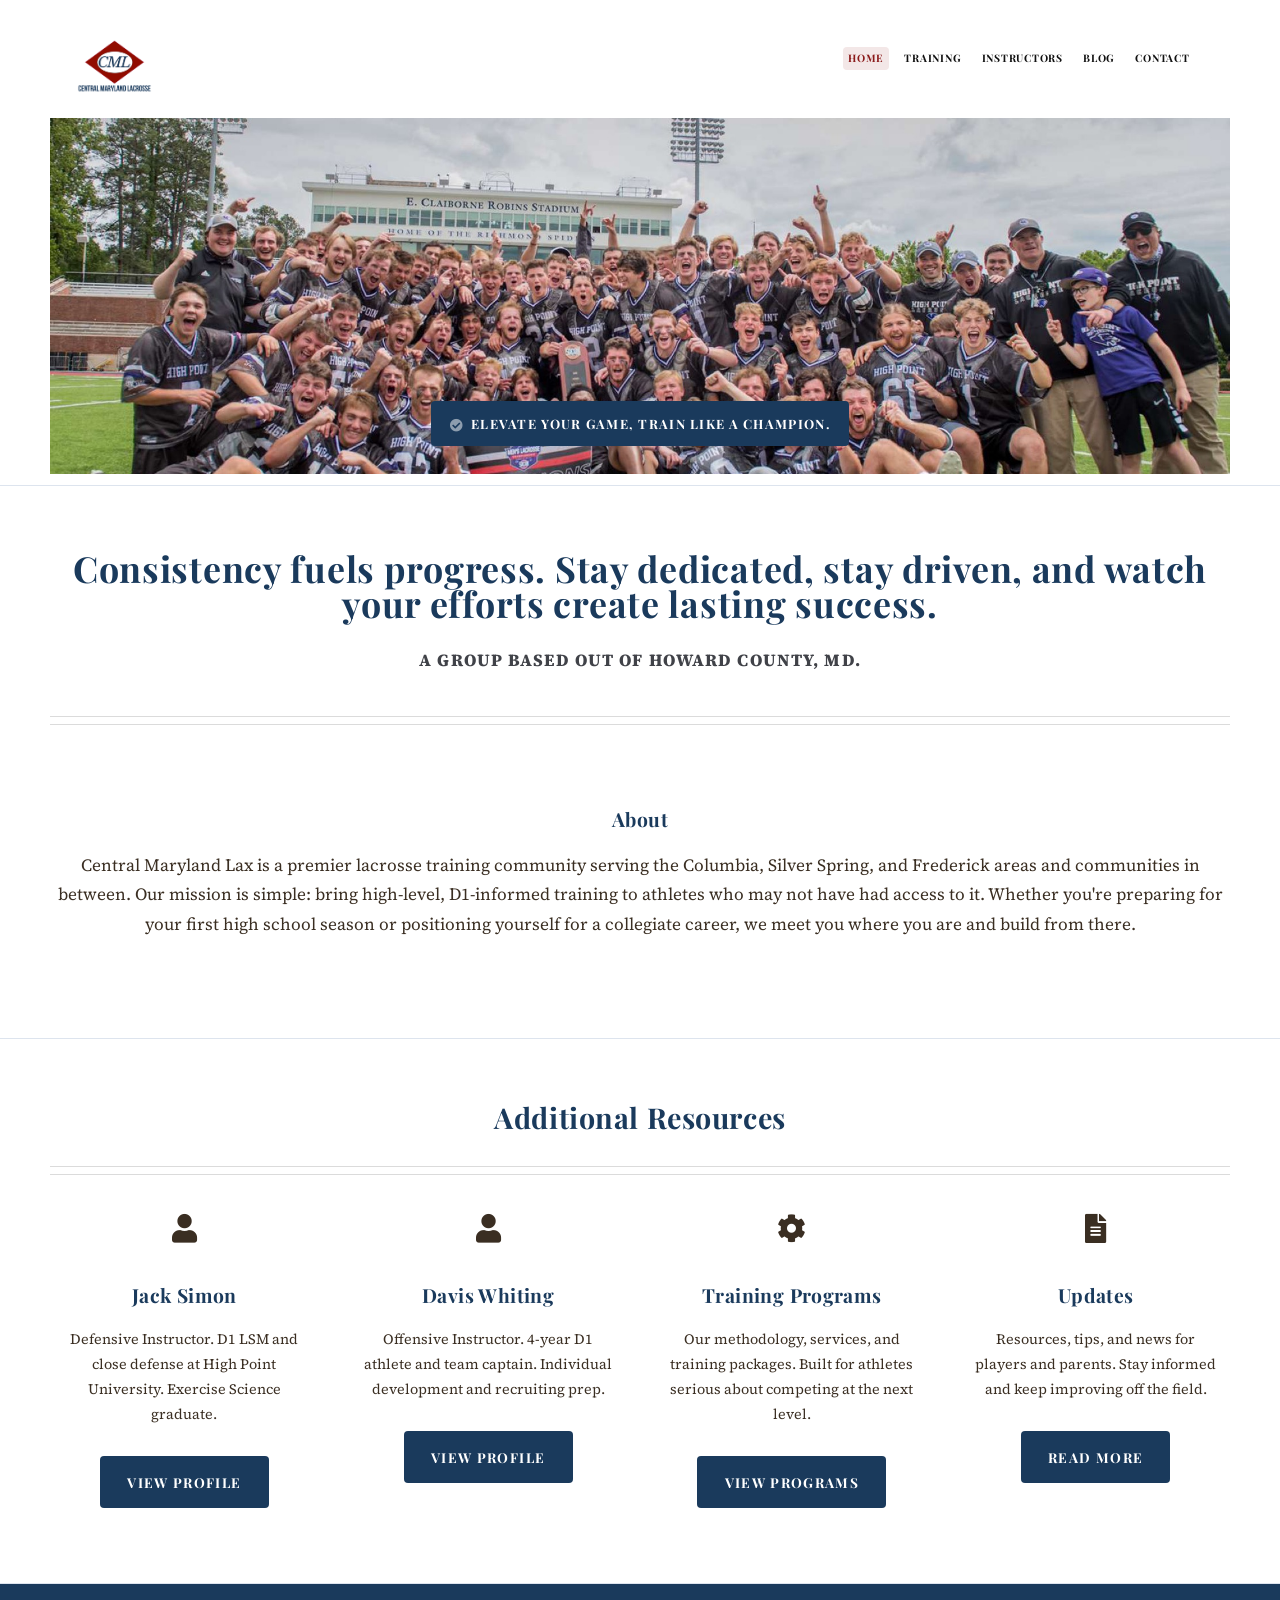
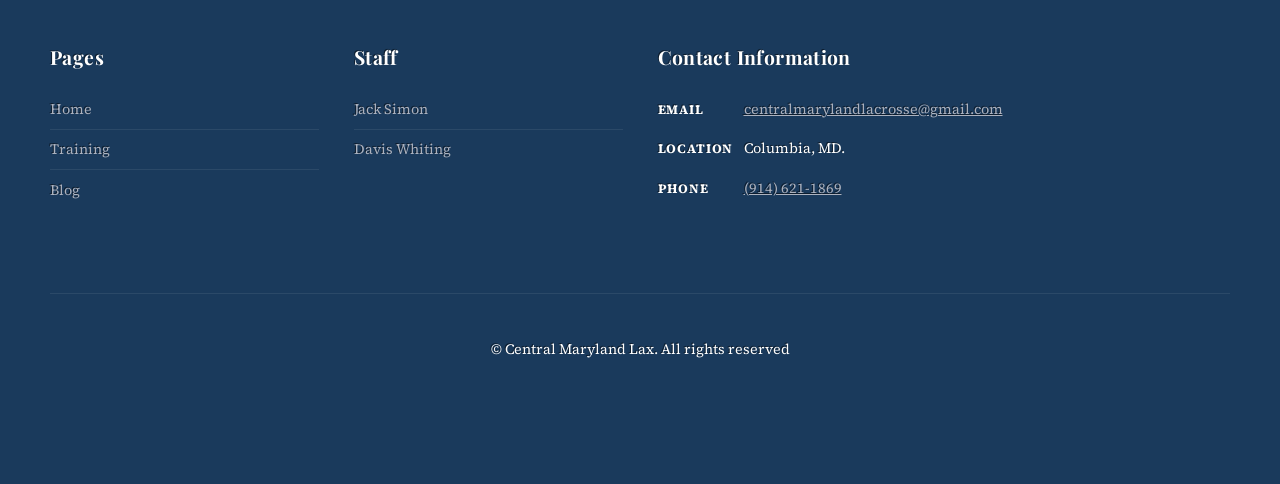
==== index.html @ 79862850 "Remove schedule/locations/photo row; navy Howard County text" ====
<!DOCTYPE HTML>
<!--
	ZeroFour by HTML5 UP
	html5up.net | @ajlkn
	Free for personal and commercial use under the CCA 3.0 license (html5up.net/license)
-->
<html>
	<head>
		<link rel="icon" href="images/mike.ico">
		<title>Central Maryland Lax</title>
		<meta charset="utf-8" />
		<meta name="viewport" content="width=device-width, initial-scale=1, user-scalable=no" />
		<link rel="stylesheet" href="assets/css/main.css" />
	</head>
	<body class="homepage is-preload">
		<div id="page-wrapper">

			<!-- Header -->
				<div id="header-wrapper">
					<div class="container">

						<!-- Header -->
							<header id="header">
								<div class="inner">

									<!-- Logo -->
										<h1><a href="index.html"><img src="images/maison.png" id="logo-img" alt="Central Maryland Lax" /></a></h1>

									<!-- Nav -->
										<nav id="nav">
											<ul>
												<li class="current_page_item"><a href="index.html">Home</a></li>
												<li><a href="train.html">Training</a></li>
												<li><a href="">Instructors</a>
												<ul>
													<li><a href="jack.html">Jack Simon</a></li>
													<li><a href="mike.html">Davis Whiting</a></li>
												</li>
												</ul>
												<li><a href="blog.html">Blog</a></li>
												<li><a href="contact.html">Contact</a></li>
											</ul>
										</nav>

								</div>
							</header>

						<!-- Banner -->
							<div id="banner">
								<br /><br /><br /><br /><br /><br /><br /><br /><br />
								<a href="mailto:centralmarylandlacrosse@gmail.com" class="button large icon solid fa-check-circle">Elevate your game, train like a champion.</a>
							</div>

					</div>
				</div>

			<!-- Main Wrapper -->
			<div id="main-wrapper">

				<!-- Intro + Schedule + Locations -->
				<div class="wrapper style1">
					<div class="inner">
						<section class="container box feature1">

							<!-- Headline -->
							<div class="row">
								<div class="col-12">
									<header class="first major">
										<h2>Consistency fuels progress. Stay dedicated, stay driven, and watch your efforts create lasting success.</h2>
										<p style="color:#1a3a5c;"><strong>A group based out of Howard County, MD.</strong></p>
									</header>
								</div>
							</div>

							<!-- About -->
							<div class="row">
								<div class="col-12">
									<h3>About</h3>
									<p style="font-size: 1.2em; line-height: 1.7;">Central Maryland Lax is a premier lacrosse training community serving the Columbia, Silver Spring, and Frederick areas and communities in between. Our mission is simple: bring high-level, D1-informed training to athletes who may not have had access to it. Whether you're preparing for your first high school season or positioning yourself for a collegiate career, we meet you where you are and build from there.</p>
								</div>
							</div>

							</section>
					</div>
				</div>

							<!-- Additional Resources -->
				<div class="wrapper style3">
					<div class="inner">
						<div class="container">
							<div class="row">
								<div class="col-12">
									<header class="major" style="text-align:center; margin-bottom:30px;">
										<h2>Additional Resources</h2>
									</header>
								</div>
							</div>
							<div class="row">

								<!-- Jack Simon -->
								<div class="col-3 col-6-medium col-12-small">
									<section style="text-align:center; padding: 10px;">
										<span class="icon solid fa-user" style="font-size:2em; display:block; margin-bottom:10px;"></span>
										<h3><a href="jack.html">Jack Simon</a></h3>
										<p>Defensive Instructor. D1 LSM and close defense at High Point University. Exercise Science graduate.</p>
										<a href="jack.html" class="button alt small">View Profile</a>
									</section>
								</div>

								<!-- Davis Whiting -->
								<div class="col-3 col-6-medium col-12-small">
									<section style="text-align:center; padding: 10px;">
										<span class="icon solid fa-user" style="font-size:2em; display:block; margin-bottom:10px;"></span>
										<h3><a href="mike.html">Davis Whiting</a></h3>
										<p>Offensive Instructor. 4-year D1 athlete and team captain. Individual development and recruiting prep.</p>
										<a href="mike.html" class="button alt small">View Profile</a>
									</section>
								</div>

								<!-- Training Programs -->
								<div class="col-3 col-6-medium col-12-small">
									<section style="text-align:center; padding: 10px;">
										<span class="icon solid fa-cog" style="font-size:2em; display:block; margin-bottom:10px;"></span>
										<h3><a href="train.html">Training Programs</a></h3>
										<p>Our methodology, services, and training packages. Built for athletes serious about competing at the next level.</p>
										<a href="train.html" class="button alt small">View Programs</a>
									</section>
								</div>

								<!-- Blog / Updates -->
								<div class="col-3 col-6-medium col-12-small">
									<section style="text-align:center; padding: 10px;">
										<span class="icon solid fa-file-alt" style="font-size:2em; display:block; margin-bottom:10px;"></span>
										<h3><a href="blog.html">Updates</a></h3>
										<p>Resources, tips, and news for players and parents. Stay informed and keep improving off the field.</p>
										<a href="blog.html" class="button alt small">Read More</a>
									</section>
								</div>

							</div>
						</div>
					</div>
				</div>

			</div>

			<!-- Footer Wrapper -->
				<div id="footer-wrapper">
					<footer id="footer" class="container">
						<div class="row">
							<div class="col-3 col-6-medium col-12-small">
								<section>
									<h2>Pages</h2>
									<ul class="divided">
										<li><a href="index.html">Home</a></li>
										<li><a href="train.html">Training</a></li>
										<li><a href="blog.html">Blog</a></li>
									</ul>
								</section>
							</div>
							<div class="col-3 col-6-medium col-12-small">
								<section>
									<h2>Staff</h2>
									<ul class="divided">
										<li><a href="jack.html">Jack Simon</a></li>
										<li><a href="mike.html">Davis Whiting</a></li>
									</ul>
								</section>
							</div>
							<div class="col-6 col-12-medium imp-medium">
								<section>
									<h2>Contact Information</h2>
									<div>
										<div class="row">
											<div class="col-6 col-12-small">
												<dl class="contact">
													<dt>Email</dt>
													<dd><a href="mailto:centralmarylandlacrosse@gmail.com">centralmarylandlacrosse@gmail.com</a></dd>
													<dt>Location</dt>
													<dd>Columbia, MD.</dd>
													<dt>Phone</dt>
													<a href="tel:+9146211869"><dd>(914) 621-1869</dd></a>
												</dl>
											</div>
										</div>
									</div>
								</section>
							</div>
							<div class="col-12">
								<div id="copyright">
									<ul class="menu">
										<li>&copy; Central Maryland Lax. All rights reserved</li>
									</ul>
								</div>
							</div>
						</div>
					</footer>
				</div>

		</div>

		<!-- Scripts -->
			<script src="assets/js/jquery.min.js"></script>
			<script src="assets/js/jquery.dropotron.min.js"></script>
			<script src="assets/js/browser.min.js"></script>
			<script src="assets/js/breakpoints.min.js"></script>
			<script src="assets/js/util.js"></script>
			<script src="assets/js/main.js"></script>

	</body>
</html>
---- assets/css/main.css ----
@import url("https://fonts.googleapis.com/css2?family=Playfair+Display:ital,wght@0,400;0,700;1,400&family=Source+Serif+4:ital,opsz,wght@0,8..60,400;0,8..60,700;1,8..60,400&display=swap");
@import url("fontawesome-all.min.css");

/*
	ZeroFour by HTML5 UP
	html5up.net | @ajlkn
	Free for personal and commercial use under the CCA 3.0 license (html5up.net/license)
*/

html, body, div, span, applet, object,
iframe, h1, h2, h3, h4, h5, h6, p, blockquote,
pre, a, abbr, acronym, address, big, cite,
code, del, dfn, em, img, ins, kbd, q, s, samp,
small, strike, strong, sub, sup, tt, var, b,
u, i, center, dl, dt, dd, ol, ul, li, fieldset,
form, label, legend, table, caption, tbody,
tfoot, thead, tr, th, td, article, aside,
canvas, details, embed, figure, figcaption,
footer, header, hgroup, menu, nav, output, ruby,
section, summary, time, mark, audio, video {
	margin: 0;
	padding: 0;
	border: 0;
	font-size: 100%;
	font: inherit;
	vertical-align: baseline;}

article, aside, details, figcaption, figure,
footer, header, hgroup, menu, nav, section {
	display: block;}

body {
	line-height: 1;
	margin: 0;
	width: 100vw;
	heigh: 100vm;
}

ol, ul {
	list-style: none;
}

blockquote, q {
	quotes: none;
}

	blockquote:before, blockquote:after, q:before, q:after {
		content: '';
		content: none;
	}
div {
	width: 100vm;
	heigh: 100vm;
}
table {
	border-collapse: collapse;
	border-spacing: 0;
}

body {
	-webkit-text-size-adjust: none;
}

mark {
	background-color: transparent;
	color: inherit;
}

input::-moz-focus-inner {
	border: 0;
	padding: 0;
}

input, select, textarea {
	-moz-appearance: none;
	-webkit-appearance: none;
	-ms-appearance: none;
	appearance: none;
}

/* Basic */

	html {
		box-sizing: border-box;
	}

	*, *:before, *:after {
		box-sizing: inherit;
	}

	@-ms-viewport {
		width: device-width;
	}

	body {
		background: #ffffff;
	}

		body.is-preload * {
			-moz-transition: none !important;
			-webkit-transition: none !important;
			-ms-transition: none !important;
			transition: none !important;
			-moz-animation: none !important;
			-webkit-animation: none !important;
			-ms-animation: none !important;
			animation: none !important;
		}

	body, input, select, textarea {
		font-family: 'Source Serif 4', Georgia, serif;
		color: #3a2e22;
		font-weight: 400;
		font-size: 14pt;
		line-height: 1.85em;
	}

	a {
		color: inherit;
		text-decoration: underline;
	}

		a:hover {
			text-decoration: none;
		}

	h1, h2, h3, h4, h5, h6 {
		font-family: 'Playfair Display', Georgia, serif;
		font-weight: 700;
		letter-spacing: 0.02em;
		color: #1a3a5c;
		margin: 0 0 1em 0;
	}

	h1 a, h2 a, h3 a, h4 a, h5 a, h6 a {
		color: inherit;
		text-decoration: none;
		outline: 0;
	}

	h2 {
		font-size: 2em;
		margin: 0 0 1.5em 0;
		line-height: 1em;
	}

		h2.icon {
			line-height: 48px;
		}

			h2.icon:before {
				position: relative;
				top: 0.05em;
				margin-right: 0.5em;
				opacity: 0.25;
			}

	h3 {
		font-size: 1.35em;
		margin-top: 2em;
	}

	b, strong {
		color: #1a3a5c;
		font-weight: 700;
	}

	i, em {
		font-style: italic;
	}

	br.clear {
		clear: both;
	}

	sub {
		position: relative;
		top: 0.5em;
		font-size: 0.8em;
	}

	sup {
		position: relative;
		top: -0.5em;
		font-size: 0.8em;
	}

	hr {
		border: 0;
		border-top: solid 1px #ddd;
	}

	blockquote {
		border-left: solid 0.5em #ddd;
		padding: 1em 0 1em 2em;
		font-style: italic;
	}

	p, ul, ol, dl, table {
		margin-bottom: 2em;
	}

	.date {
		display: block;
		text-transform: uppercase;
		font-weight: 700;
		letter-spacing: 0.065em;
		font-size: 0.9em;
		color: #696969;
		margin: 0 0 0.25em 0;
	}

/* Container */

	.container {
		margin: 0 auto;
		max-width: calc(100% - 100px);
		width: 1200px;
	}

		@media screen and (max-width: 1280px) {

			.container {
				width: 100%;
			}

		}

		@media screen and (max-width: 980px) {

			.container {
				width: 100%;
			}

		}

		@media screen and (max-width: 736px) {

			.container {
				width: 100%;
				max-width: 100%;
			}

		}

/* Row */

	.row {
		display: flex;
		flex-wrap: wrap;
		box-sizing: border-box;
		align-items: stretch;
	}

		.row > * {
			box-sizing: border-box;
		}

		.row.gtr-uniform > * > :last-child {
			margin-bottom: 0;
		}

		.row.aln-left {
			justify-content: flex-start;
		}

		.row.aln-center {
			justify-content: center;
		}

		.row.aln-right {
			justify-content: flex-end;
		}

		.row.aln-top {
			align-items: flex-start;
		}

		.row.aln-middle {
			align-items: center;
		}

		.row.aln-bottom {
			align-items: flex-end;
		}

		.row > .imp {
			order: -1;
		}

		.row > .col-1 {
			width: 8.33333%;
		}

		.row > .off-1 {
			margin-left: 8.33333%;
		}

		.row > .col-2 {
			width: 16.66667%;
		}

		.row > .off-2 {
			margin-left: 16.66667%;
		}

		.row > .col-3 {
			width: 25%;
		}

		.row > .off-3 {
			margin-left: 25%;
		}

		.row > .col-4 {
			width: 33.33333%;
		}

		.row > .off-4 {
			margin-left: 33.33333%;
		}

		.row > .col-5 {
			width: 41.66667%;
		}

		.row > .off-5 {
			margin-left: 41.66667%;
		}

		.row > .col-6 {
			width: 50%;
		}

		.row > .off-6 {
			margin-left: 50%;
		}

		.row > .col-7 {
			width: 58.33333%;
		}

		.row > .off-7 {
			margin-left: 58.33333%;
		}

		.row > .col-8 {
			width: 66.66667%;
		}

		.row > .off-8 {
			margin-left: 66.66667%;
		}

		.row > .col-9 {
			width: 75%;
		}

		.row > .off-9 {
			margin-left: 75%;
		}

		.row > .col-10 {
			width: 83.33333%;
		}

		.row > .off-10 {
			margin-left: 83.33333%;
		}

		.row > .col-11 {
			width: 91.66667%;
		}

		.row > .off-11 {
			margin-left: 91.66667%;
		}

		.row > .col-12 {
			width: 100%;
		}

		.row > .off-12 {
			margin-left: 100%;
		}

		.row.gtr-0 {
			margin-top: 0px;
			margin-left: 0px;
		}

			.row.gtr-0 > * {
				padding: 0px 0 0 0px;
			}

			.row.gtr-0.gtr-uniform {
				margin-top: 0px;
			}

				.row.gtr-0.gtr-uniform > * {
					padding-top: 0px;
				}

		.row.gtr-25 {
			margin-top: -12.5px;
			margin-left: -12.5px;
		}

			.row.gtr-25 > * {
				padding: 12.5px 0 0 12.5px;
			}

			.row.gtr-25.gtr-uniform {
				margin-top: -12.5px;
			}

				.row.gtr-25.gtr-uniform > * {
					padding-top: 12.5px;
				}

		.row.gtr-50 {
			margin-top: -25px;
			margin-left: -25px;
		}

			.row.gtr-50 > * {
				padding: 25px 0 0 25px;
			}

			.row.gtr-50.gtr-uniform {
				margin-top: -25px;
			}

				.row.gtr-50.gtr-uniform > * {
					padding-top: 25px;
				}

		.row {
			margin-top: -50px;
			margin-left: -50px;
		}

			.row > * {
				padding: 50px 0 0 50px;
			}

			.row.gtr-uniform {
				margin-top: -50px;
			}

				.row.gtr-uniform > * {
					padding-top: 50px;
				}

		.row.gtr-150 {
			margin-top: -75px;
			margin-left: -75px;
		}

			.row.gtr-150 > * {
				padding: 75px 0 0 75px;
			}

			.row.gtr-150.gtr-uniform {
				margin-top: -75px;
			}

				.row.gtr-150.gtr-uniform > * {
					padding-top: 75px;
				}

		.row.gtr-200 {
			margin-top: -100px;
			margin-left: -100px;
		}

			.row.gtr-200 > * {
				padding: 100px 0 0 100px;
			}

			.row.gtr-200.gtr-uniform {
				margin-top: -100px;
			}

				.row.gtr-200.gtr-uniform > * {
					padding-top: 100px;
				}

		@media screen and (max-width: 1280px) {

			.row {
				display: flex;
				flex-wrap: wrap;
				box-sizing: border-box;
				align-items: stretch;
			}

				.row > * {
					box-sizing: border-box;
				}

				.row.gtr-uniform > * > :last-child {
					margin-bottom: 0;
				}

				.row.aln-left {
					justify-content: flex-start;
				}

				.row.aln-center {
					justify-content: center;
				}

				.row.aln-right {
					justify-content: flex-end;
				}

				.row.aln-top {
					align-items: flex-start;
				}

				.row.aln-middle {
					align-items: center;
				}

				.row.aln-bottom {
					align-items: flex-end;
				}

				.row > .imp-large {
					order: -1;
				}

				.row > .col-1-large {
					width: 8.33333%;
				}

				.row > .off-1-large {
					margin-left: 8.33333%;
				}

				.row > .col-2-large {
					width: 16.66667%;
				}

				.row > .off-2-large {
					margin-left: 16.66667%;
				}

				.row > .col-3-large {
					width: 25%;
				}

				.row > .off-3-large {
					margin-left: 25%;
				}

				.row > .col-4-large {
					width: 33.33333%;
				}

				.row > .off-4-large {
					margin-left: 33.33333%;
				}

				.row > .col-5-large {
					width: 41.66667%;
				}

				.row > .off-5-large {
					margin-left: 41.66667%;
				}

				.row > .col-6-large {
					width: 50%;
				}

				.row > .off-6-large {
					margin-left: 50%;
				}

				.row > .col-7-large {
					width: 58.33333%;
				}

				.row > .off-7-large {
					margin-left: 58.33333%;
				}

				.row > .col-8-large {
					width: 66.66667%;
				}

				.row > .off-8-large {
					margin-left: 66.66667%;
				}

				.row > .col-9-large {
					width: 75%;
				}

				.row > .off-9-large {
					margin-left: 75%;
				}

				.row > .col-10-large {
					width: 83.33333%;
				}

				.row > .off-10-large {
					margin-left: 83.33333%;
				}

				.row > .col-11-large {
					width: 91.66667%;
				}

				.row > .off-11-large {
					margin-left: 91.66667%;
				}

				.row > .col-12-large {
					width: 100%;
				}

				.row > .off-12-large {
					margin-left: 100%;
				}

				.row.gtr-0 {
					margin-top: 0px;
					margin-left: 0px;
				}

					.row.gtr-0 > * {
						padding: 0px 0 0 0px;
					}

					.row.gtr-0.gtr-uniform {
						margin-top: 0px;
					}

						.row.gtr-0.gtr-uniform > * {
							padding-top: 0px;
						}

				.row.gtr-25 {
					margin-top: -8.75px;
					margin-left: -8.75px;
				}

					.row.gtr-25 > * {
						padding: 8.75px 0 0 8.75px;
					}

					.row.gtr-25.gtr-uniform {
						margin-top: -8.75px;
					}

						.row.gtr-25.gtr-uniform > * {
							padding-top: 8.75px;
						}

				.row.gtr-50 {
					margin-top: -17.5px;
					margin-left: -17.5px;
				}

					.row.gtr-50 > * {
						padding: 17.5px 0 0 17.5px;
					}

					.row.gtr-50.gtr-uniform {
						margin-top: -17.5px;
					}

						.row.gtr-50.gtr-uniform > * {
							padding-top: 17.5px;
						}

				.row {
					margin-top: -35px;
					margin-left: -35px;
				}

					.row > * {
						padding: 35px 0 0 35px;
					}

					.row.gtr-uniform {
						margin-top: -35px;
					}

						.row.gtr-uniform > * {
							padding-top: 35px;
						}

				.row.gtr-150 {
					margin-top: -52.5px;
					margin-left: -52.5px;
				}

					.row.gtr-150 > * {
						padding: 52.5px 0 0 52.5px;
					}

					.row.gtr-150.gtr-uniform {
						margin-top: -52.5px;
					}

						.row.gtr-150.gtr-uniform > * {
							padding-top: 52.5px;
						}

				.row.gtr-200 {
					margin-top: -70px;
					margin-left: -70px;
				}

					.row.gtr-200 > * {
						padding: 70px 0 0 70px;
					}

					.row.gtr-200.gtr-uniform {
						margin-top: -70px;
					}

						.row.gtr-200.gtr-uniform > * {
							padding-top: 70px;
						}

		}

		@media screen and (max-width: 980px) {

			.row {
				display: flex;
				flex-wrap: wrap;
				box-sizing: border-box;
				align-items: stretch;
			}

				.row > * {
					box-sizing: border-box;
				}

				.row.gtr-uniform > * > :last-child {
					margin-bottom: 0;
				}

				.row.aln-left {
					justify-content: flex-start;
				}

				.row.aln-center {
					justify-content: center;
				}

				.row.aln-right {
					justify-content: flex-end;
				}

				.row.aln-top {
					align-items: flex-start;
				}

				.row.aln-middle {
					align-items: center;
				}

				.row.aln-bottom {
					align-items: flex-end;
				}

				.row > .imp-medium {
					order: -1;
				}

				.row > .col-1-medium {
					width: 8.33333%;
				}

				.row > .off-1-medium {
					margin-left: 8.33333%;
				}

				.row > .col-2-medium {
					width: 16.66667%;
				}

				.row > .off-2-medium {
					margin-left: 16.66667%;
				}

				.row > .col-3-medium {
					width: 25%;
				}

				.row > .off-3-medium {
					margin-left: 25%;
				}

				.row > .col-4-medium {
					width: 33.33333%;
				}

				.row > .off-4-medium {
					margin-left: 33.33333%;
				}

				.row > .col-5-medium {
					width: 41.66667%;
				}

				.row > .off-5-medium {
					margin-left: 41.66667%;
				}

				.row > .col-6-medium {
					width: 50%;
				}

				.row > .off-6-medium {
					margin-left: 50%;
				}

				.row > .col-7-medium {
					width: 58.33333%;
				}

				.row > .off-7-medium {
					margin-left: 58.33333%;
				}

				.row > .col-8-medium {
					width: 66.66667%;
				}

				.row > .off-8-medium {
					margin-left: 66.66667%;
				}

				.row > .col-9-medium {
					width: 75%;
				}

				.row > .off-9-medium {
					margin-left: 75%;
				}

				.row > .col-10-medium {
					width: 83.33333%;
				}

				.row > .off-10-medium {
					margin-left: 83.33333%;
				}

				.row > .col-11-medium {
					width: 91.66667%;
				}

				.row > .off-11-medium {
					margin-left: 91.66667%;
				}

				.row > .col-12-medium {
					width: 100%;
				}

				.row > .off-12-medium {
					margin-left: 100%;
				}

				.row.gtr-0 {
					margin-top: 0px;
					margin-left: 0px;
				}

					.row.gtr-0 > * {
						padding: 0px 0 0 0px;
					}

					.row.gtr-0.gtr-uniform {
						margin-top: 0px;
					}

						.row.gtr-0.gtr-uniform > * {
							padding-top: 0px;
						}

				.row.gtr-25 {
					margin-top: -12.5px;
					margin-left: -12.5px;
				}

					.row.gtr-25 > * {
						padding: 12.5px 0 0 12.5px;
					}

					.row.gtr-25.gtr-uniform {
						margin-top: -12.5px;
					}

						.row.gtr-25.gtr-uniform > * {
							padding-top: 12.5px;
						}

				.row.gtr-50 {
					margin-top: -25px;
					margin-left: -25px;
				}

					.row.gtr-50 > * {
						padding: 25px 0 0 25px;
					}

					.row.gtr-50.gtr-uniform {
						margin-top: -25px;
					}

						.row.gtr-50.gtr-uniform > * {
							padding-top: 25px;
						}

				.row {
					margin-top: -50px;
					margin-left: -50px;
				}

					.row > * {
						padding: 50px 0 0 50px;
					}

					.row.gtr-uniform {
						margin-top: -50px;
					}

						.row.gtr-uniform > * {
							padding-top: 50px;
						}

				.row.gtr-150 {
					margin-top: -75px;
					margin-left: -75px;
				}

					.row.gtr-150 > * {
						padding: 75px 0 0 75px;
					}

					.row.gtr-150.gtr-uniform {
						margin-top: -75px;
					}

						.row.gtr-150.gtr-uniform > * {
							padding-top: 75px;
						}

				.row.gtr-200 {
					margin-top: -100px;
					margin-left: -100px;
				}

					.row.gtr-200 > * {
						padding: 100px 0 0 100px;
					}

					.row.gtr-200.gtr-uniform {
						margin-top: -100px;
					}

						.row.gtr-200.gtr-uniform > * {
							padding-top: 100px;
						}

		}

		@media screen and (max-width: 736px) {

			.row {
				display: flex;
				flex-wrap: wrap;
				box-sizing: border-box;
				align-items: stretch;
			}

				.row > * {
					box-sizing: border-box;
				}

				.row.gtr-uniform > * > :last-child {
					margin-bottom: 0;
				}

				.row.aln-left {
					justify-content: flex-start;
				}

				.row.aln-center {
					justify-content: center;
				}

				.row.aln-right {
					justify-content: flex-end;
				}

				.row.aln-top {
					align-items: flex-start;
				}

				.row.aln-middle {
					align-items: center;
				}

				.row.aln-bottom {
					align-items: flex-end;
				}

				.row > .imp-small {
					order: -1;
				}

				.row > .col-1-small {
					width: 8.33333%;
				}

				.row > .off-1-small {
					margin-left: 8.33333%;
				}

				.row > .col-2-small {
					width: 16.66667%;
				}

				.row > .off-2-small {
					margin-left: 16.66667%;
				}

				.row > .col-3-small {
					width: 25%;
				}

				.row > .off-3-small {
					margin-left: 25%;
				}

				.row > .col-4-small {
					width: 33.33333%;
				}

				.row > .off-4-small {
					margin-left: 33.33333%;
				}

				.row > .col-5-small {
					width: 41.66667%;
				}

				.row > .off-5-small {
					margin-left: 41.66667%;
				}

				.row > .col-6-small {
					width: 50%;
				}

				.row > .off-6-small {
					margin-left: 50%;
				}

				.row > .col-7-small {
					width: 58.33333%;
				}

				.row > .off-7-small {
					margin-left: 58.33333%;
				}

				.row > .col-8-small {
					width: 66.66667%;
				}

				.row > .off-8-small {
					margin-left: 66.66667%;
				}

				.row > .col-9-small {
					width: 75%;
				}

				.row > .off-9-small {
					margin-left: 75%;
				}

				.row > .col-10-small {
					width: 83.33333%;
				}

				.row > .off-10-small {
					margin-left: 83.33333%;
				}

				.row > .col-11-small {
					width: 91.66667%;
				}

				.row > .off-11-small {
					margin-left: 91.66667%;
				}

				.row > .col-12-small {
					width: 100%;
				}

				.row > .off-12-small {
					margin-left: 100%;
				}

				.row.gtr-0 {
					margin-top: 0px;
					margin-left: 0px;
				}

					.row.gtr-0 > * {
						padding: 0px 0 0 0px;
					}

					.row.gtr-0.gtr-uniform {
						margin-top: 0px;
					}

						.row.gtr-0.gtr-uniform > * {
							padding-top: 0px;
						}

				.row.gtr-25 {
					margin-top: -2.5px;
					margin-left: -2.5px;
				}

					.row.gtr-25 > * {
						padding: 2.5px 0 0 2.5px;
					}

					.row.gtr-25.gtr-uniform {
						margin-top: -2.5px;
					}

						.row.gtr-25.gtr-uniform > * {
							padding-top: 2.5px;
						}

				.row.gtr-50 {
					margin-top: -5px;
					margin-left: -5px;
				}

					.row.gtr-50 > * {
						padding: 5px 0 0 5px;
					}

					.row.gtr-50.gtr-uniform {
						margin-top: -5px;
					}

						.row.gtr-50.gtr-uniform > * {
							padding-top: 5px;
						}

				.row {
					margin-top: -10px;
					margin-left: -10px;
				}

					.row > * {
						padding: 10px 0 0 10px;
					}

					.row.gtr-uniform {
						margin-top: -10px;
					}

						.row.gtr-uniform > * {
							padding-top: 10px;
						}

				.row.gtr-150 {
					margin-top: -15px;
					margin-left: -15px;
				}

					.row.gtr-150 > * {
						padding: 15px 0 0 15px;
					}

					.row.gtr-150.gtr-uniform {
						margin-top: -15px;
					}

						.row.gtr-150.gtr-uniform > * {
							padding-top: 15px;
						}

				.row.gtr-200 {
					margin-top: -20px;
					margin-left: -20px;
				}

					.row.gtr-200 > * {
						padding: 20px 0 0 20px;
					}

					.row.gtr-200.gtr-uniform {
						margin-top: -20px;
					}

						.row.gtr-200.gtr-uniform > * {
							padding-top: 20px;
						}

		}

/* Section/Article */

	section, article {
		margin-bottom: 5em;
	}

	section > :last-child,
	article > :last-child,
	section:last-child,
	article:last-child {
		margin-bottom: 0;
	}

	header {
		margin: 0 0 2em 0;
	}

		header h2, header h3 {
			margin: 0 0 0.25em 0;
		}

		header p {
			display: block;
			text-transform: uppercase;
			font-weight: 700;
			letter-spacing: 0.065em;
			font-size: 0.9em;
			color: #696969;
			margin: 0;
		}

			header p strong {
				color: #404248;
				font-weight: 800;
			}

	footer {
		margin: 2.5em 0 0 0;
	}

	header.major {
		border-bottom: solid 1px #dbdbdb;
		margin: 0 0 3em 0;
	}

		header.major:after {
			content: '';
			display: block;
			border-top: solid 1px #dbdbdb;
			height: 8px;
		}

		header.major h2, header.major h3 {
			margin: 0 0 1.2em 0;
		}

		header.major p {
			margin: 0 0 1.5em 0;
			position: relative;
			top: -1em;
		}

/* Forms */

	form label {
		display: block;
		text-transform: uppercase;
		font-weight: 800;
		letter-spacing: 0.04em;
		color: #404248;
		margin: 0 0 1em 0;
		font-size: 0.8em;
	}

	form input[type="text"],
	form input[type="email"],
	form input[type="password"],
	form select,
	form textarea {
		-webkit-appearance: none;
		display: block;
		width: 100%;
		border-radius: 8px;
		border: solid 1px #eee;
	}

	form input[type="text"]:focus,
	form input[type="email"]:focus,
	form input[type="password"]:focus,
	form select:focus,
	form textarea:focus {
		box-shadow: 0 0 2px 1px #4091bf;
	}

	form input[type="text"],
	form input[type="email"],
	form input[type="password"] {
		line-height: 3em;
		padding: 0 1em;
	}

	form select {
		line-height: 3em;
		padding: 0 1em;
	}

	form textarea {
		min-height: 9em;
		padding: 1em;
	}

	form ::-webkit-input-placeholder,
	form :-moz-placeholder,
	form ::-moz-placeholder,
	form :-ms-input-placeholder {
		color: #555 !important;
	}

	form ::-moz-focus-inner {
		border: 0;
	}

/* Tables */

	table {
		width: 100%;
	}

		table.default {
			width: 100%;
		}

			table.default tr {
				border-top: solid 1px #eee;
			}

				table.default tr:first-child {
					border-top: 0;
				}

			table.default td {
				padding: 0.5em 1em 0.5em 1em;
			}

			table.default th {
				text-align: left;
				padding: 0.5em 1em 0.5em 1em;
				text-transform: uppercase;
				font-weight: 800;
				letter-spacing: 0.04em;
				margin: 0 0 1em 0;
				font-size: 0.8em;
			}

			table.default thead {
				background: #404248;
				color: #fff;
			}

/* Image */

	.image {
		position: relative;
		display: inline-block;
	}

		.image img {
			display: block;
			width: 100%;
			border-radius: 8px;
		}

		.image:before {
			content: '';
			display: none;
		}

		.image.fit {
			display: block;
			width: 100%;
		}

		.image.featured {
			display: block;
			width: 100%;
			margin: 0 0 2.5em 0;
		}

		.image.left {
			float: left;
			margin: 0 2em 2em 0;
		}

		.image.centered {
			display: block;
			margin: 0 0 2.5em 0;
		}

			.image.centered img {
				margin: 0 auto;
				width: auto;
			}

/* Button */
/* CSS code for iPhone screens */
@media only screen 
  and (min-device-width: 375px) 
  and (max-device-width: 812px)
  and (-webkit-device-pixel-ratio: 3) {
@media only screen and (max-device-width: 480px) {
    /* Adjust the styles as needed for iPhone screens */
    #banner {
      padding: 5px;
    }

    .button {
      font-size: 16px;
      padding: 8px 16px;
    }
	 #banner {
    text-align: center;
    padding: 10px;
    height: 100vh; /* Adjust the height as needed */
    display: flex;
    flex-direction: column;
    justify-content: center;
  }

  /* CSS styles for the button */
  .button {
    display: inline-block;
    padding: 10px 20px;
    font-size: 18px;
    text-decoration: none;
    background: #000;
    color: #fff;
    border-radius: 4px;
	}}

  .button.large.icon.solid.fa #banner {
    /* Add your iPhone-specific styles here */
    padding-top: 50px;
    padding-bottom: 50px;
  }check-circle {
    /* Adjust the button styles here */
    		max-width: 100%
		background-image: -moz-linear-gradient(top, rgba(0, 0, 0, 0), rgba(0, 0, 0, 0.2)), url("images/bg02.png");
		background-image: -webkit-linear-gradient(top, rgba(0, 0, 0, 0), rgba(0, 0, 0, 0.2)), url("images/bg02.png");
		background-image: -ms-linear-gradient(top, rgba(0, 0, 0, 0), rgba(0, 0, 0, 0.2)), url("images/bg02.png");
		background-image: linear-gradient(top, rgba(0, 0, 0, 0), rgba(0, 0, 0, 0.2)), url("images/bg02.png");
		-moz-transition: background-color 0.2s ease-in-out;
		-webkit-transition: background-color 0.2s ease-in-out;
		-ms-transition: background-color 0.2s ease-in-out;
		transition: background-color 0.2s ease-in-out;
		-webkit-appearance: none;
		position: relative;
		display: inline-block;
		background-color: #4091bf;
		border-radius: 8px;
		box-shadow: inset 0px 0px 0px 1px rgba(0, 0, 0, 0.35), inset 0px 2px 1px 0px rgba(255, 255, 255, 0.35);
		text-shadow: -1px -1px 0 rgba(0, 0, 0, 0.5);
		color: #fff !important;
		text-decoration: none;
		text-transform: uppercase;
		font-weight: 800;
		font-size: 0.95em;
		letter-spacing: 0.075em;
		padding: 1em 2em;
		outline: 0;
		border: 0;
		white-space: nowrap;
		cursor: pointer;
  }
}

	input[type="button"],
	input[type="submit"],
	input[type="reset"],
	button,
	.button {
		max-width: 100%;
		background: #1a3a5c;
		-moz-transition: background-color 0.2s ease-in-out;
		-webkit-transition: background-color 0.2s ease-in-out;
		-ms-transition: background-color 0.2s ease-in-out;
		transition: background-color 0.2s ease-in-out;
		-webkit-appearance: none;
		position: relative;
		display: inline-block;
		border-radius: 4px;
		box-shadow: none;
		text-shadow: none;
		color: #ffffff !important;
		text-decoration: none;
		text-transform: uppercase;
		font-family: 'Playfair Display', Georgia, serif;
		font-weight: 700;
		font-size: 0.95em;
		letter-spacing: 0.1em;
		padding: 1em 2em;
		outline: 0;
		border: 0;
		white-space: nowrap;
		cursor: pointer;
	}

		input[type="button"].icon:before,
		input[type="submit"].icon:before,
		input[type="reset"].icon:before,
		button.icon:before,
		.button.icon:before {
			opacity: 0.5;
			margin-right: 0.5em;
			position: relative;
			top: 0.05em;
		}

		input[type="button"]:hover,
		input[type="submit"]:hover,
		input[type="reset"]:hover,
		button:hover,
		.button:hover {
			background-color: #254f7a;
		}

		input[type="button"]:active,
		input[type="submit"]:active,
		input[type="reset"]:active,
		button:active,
		.button:active {
			background-color: #122840;
		}

		input[type="button"].medium,
		input[type="submit"].medium,
		input[type="reset"].medium,
		button.medium,
		.button.medium {
			font-size: 1.25em;
			padding: 1em 2.25em;
		}

		input[type="button"].large,
		input[type="submit"].large,
		input[type="reset"].large,
		button.large,
		.button.large {
			font-size: 1.5em;
			padding: 1em 2.25em;
		}

		input[type="button"].alt,
		input[type="submit"].alt,
		input[type="reset"].alt,
		button.alt,
		.button.alt {
			background-color: #1a3a5c;
		}

			input[type="button"].alt:hover,
			input[type="submit"].alt:hover,
			input[type="reset"].alt:hover,
			button.alt:hover,
			.button.alt:hover {
				background-color: #254f7a;
			}

			input[type="button"].alt:active,
			input[type="submit"].alt:active,
			input[type="reset"].alt:active,
			button.alt:active,
			.button.alt:active {
				background-color: #122840;
			}

/* List */

	dl.contact dt {
		display: block;
		text-transform: uppercase;
		font-weight: 700;
		letter-spacing: 0.065em;
		font-size: 0.9em;
		color: #1a3a5c;
		float: left;
		width: 6em;
	}

	dl.contact dd {
		margin: 0 0 1em 6em;
	}

	ul.default {
		list-style: disc;
		padding-left: 1em;
	}

		ul.default li {
			padding-left: 0.5em;
		}

	ul.actions li {
		display: inline-block;
		padding: 0 0 0 0.25em;
		margin: 0 0 0 0.25em;
	}

		ul.actions li:first-child {
			margin-left: 0;
			padding-left: 0;
		}

	ul.menu li {
		border-left: solid 1px #eee;
		display: inline-block;
		padding: 0 0 0 1em;
		margin: 0 0 0 1em;
	}

		ul.menu li:first-child {
			border-left: 0;
			margin-left: 0;
			padding-left: 0;
		}

	ul.divided li {
		border-top: solid 1px #eee;
		padding: 0.5em 0 0 0;
		margin: 0.5em 0 0 0;
	}

		ul.divided li:first-child {
			border-top: 0 !important;
			padding-top: 0 !important;
			margin-top: 0 !important;
		}

	ol.default {
		list-style: decimal;
		padding-left: 1.25em;
	}

		ol.default li {
			padding-left: 0.25em;
		}

/* Box */

	.box.excerpt {
		position: relative;
		overflow: hidden;
}
	.box.excerpt img {
		width: 350px;
		height: auto;
}

	.box.excerpt iframe {
		width: 350px;
		height: auto;
	}

		.box.excerpt header {
			margin: 0 0 1em 0;
		}

		.box.excerpt .image, .box.excerpt p {
			margin-bottom: 0;
		
			}

	.box.feature1 {
		text-align: center;
	}

		.box.feature1 header {
			margin-bottom: 3em;
		}

			.box.feature1 header.first h2 {
				font-size: 2.5em;
			}

			.box.feature1 header.first p {
				font-size: 1.2em;
			}

			.box.feature1 header.second {
				position: relative;
				display: inline-block;
				text-align: left;
				margin: 0 auto;
				white-space: nowrap;
				left: 24px;
			}

				.box.feature1 header.second p {
					line-height: 1em;
				}

				.box.feature1 header.second:before {
					font-size: 48px;
					position: absolute;
					right: 100%;
					margin-right: 18px;
					opacity: 0.5;
					bottom: -4px;
				}

	.box.feature2 {
		text-align: center;
	}

	.box.article-list article {
		border-bottom: solid 1px #dbdbdb;
		margin: 0 0 2.75em 0;
		padding: 0 0 2.75em 0;
	}

		.box.article-list article:last-child {
			border-bottom: 0;
			margin-bottom: 0;
			padding-bottom: 0;
		}

/* Icons */

	.icon {
		text-decoration: none;
		text-decoration: none;
	}

		.icon:before {
			-moz-osx-font-smoothing: grayscale;
			-webkit-font-smoothing: antialiased;
			display: inline-block;
			font-style: normal;
			font-variant: normal;
			text-rendering: auto;
			line-height: 1;
			text-transform: none !important;
			font-family: 'Font Awesome 5 Free';
			font-weight: 400;
		}

		.icon.solid:before {
			font-weight: 900;
		}

		.icon.brands:before {
			font-family: 'Font Awesome 5 Brands';
		}

		.icon > .label {
			display: none;
		}

/* Nav */

	#nav {
		position: absolute;
		right: 2em;
		top: 0;
		line-height: 8em;
	}

		#nav > ul > li {
			float: left;
			padding: 0 0.8em 0 0.8em;
		}

			#nav > ul > li > a, #nav > ul > li > span {
				color: #111111;
				text-decoration: none;
				text-transform: uppercase;
				font-family: 'Playfair Display', Georgia, serif;
				font-weight: 700;
				font-size: 0.9em;
				letter-spacing: 0.075em;
				padding: 0.5em 0.8em 0.5em 0.8em;
				border-radius: 4px;
				outline: 0;
			}

			#nav > ul > li.active > a,
			#nav > ul > li.current_page_item > a,
			#nav > ul > li.active > span,
			#nav > ul > li.current_page_item > span {
				background: rgba(139, 26, 26, 0.1);
				color: #8B1A1A;
				box-shadow: none;
			}

			#nav > ul > li:last-child {
				padding-right: 0;
			}

			#nav > ul > li > ul {
				display: none;
			}

	.dropotron {
		background: #1a3a5c;
		position: relative;
		border-radius: 8px;
		box-shadow: inset 0px 0px 0px 1px rgba(0, 0, 0, 0.5), inset 0px 0px 0px 2px rgba(255, 255, 255, 0.075), inset 0px 2px 1px 0px rgba(255, 255, 255, 0.2), 0px 2px 14px 0px rgba(0, 0, 0, 0.4);
		text-shadow: -1px -1px 0 rgba(0, 0, 0, 0.5);
		padding: 1.5em;
		line-height: 2.5em;
		min-width: 15em;
	}

		.dropotron.level-0 {
			border-top-left-radius: 0;
			border-top-right-radius: 0;
			margin-top: -2px;
			box-shadow: inset 0px 0px 0px 1px rgba(0, 0, 0, 0.5), inset 0px 0px 0px 2px rgba(255, 255, 255, 0.075), 0px 2px 14px 0px rgba(0, 0, 0, 0.4);
		}

		.dropotron a, .dropotron span {
			color: #aaa;
			text-decoration: none;
			text-transform: uppercase;
			font-weight: 800;
			font-size: 0.8em;
			letter-spacing: 0.075em;
			outline: 0;
		}

		.dropotron li:hover > a, .dropotron li:hover > span {
			color: #fff;
		}

/* Banner */

	#banner {
		background: url("../../images/lax1.jpg") center center / cover no-repeat;
		text-align: center;
		width: 100%;
		margin: 0 auto;
		overflow: hidden;
		padding: 6em 0 6em 0;
	}

		#banner h2 {
			border: solid 1px rgba(255, 255, 255, 0.25);
			border-left: 0;
			border-right: 0;
			color: #fff;
			color: rgba(255, 255, 255, 0.75);
			font-size: 2.35em;
			font-weight: 700;
			line-height: 1.3em;
			margin: 0 0 1.5em 0;
		}

			#banner h2 strong {
				font-weight: 800;
				color: inherit;
			}

			#banner h2:before {
				content: '';
				display: block;
				border-top: solid 1px;
				border-color: #888;
				border-color: rgba(255, 255, 255, 0.25);
				margin: 10px 0 1.25em 0;
			}

			#banner h2:after {
				content: '';
				display: block;
				border-bottom: solid 1px;
				border-color: #888;
				border-color: rgba(255, 255, 255, 0.25);
				margin: 1.25em 0 10px 0;
			}

		#banner p {
			text-transform: uppercase;
			color: #fff;
			color: rgba(255, 255, 255, 0.75);
			font-size: 1.5em;
			font-weight: 700;
			line-height: 1.3em;
			letter-spacing: 0.04em;
			float: left;
			text-align: right;
			width: 60%;
			line-height: 1.5em;
			margin: 0;
		}

/* Sidebar */

	#sidebar h2 {
		font-size: 1.5em;
	}

/* Wrappers */

	#header-wrapper {
		background: #ffffff;
		padding: 0.75em 0;
		border-bottom: 1px solid #dde4ee;
	}

	#main-wrapper {
		background: #ffffff;
	}

	#footer-wrapper {
		background: #1a3a5c;
		position: relative;
		padding: 7em 0 7em 0;
	}

	.wrapper {
		padding: 7em 0 7em 0;
	}

		.wrapper > .inner {
			position: relative;
			z-index: 2;
		}

		.wrapper.style1 {
			position: relative;
			background: #ffffff;
			border-bottom: 1px solid #dde4ee;
		}

		.wrapper.style2 {
			position: relative;
			background: #f4f7fb;
			border-bottom: 1px solid #dde4ee;
		}

		.wrapper.style3 {
			position: relative;
			background: #ffffff;
			border-bottom: 1px solid #dde4ee;
		}

/* Header */

	#header {
		position: relative;
		background: transparent;
		padding: 0.75em;
		margin-bottom: 0;
	}

		#header .inner {
			position: relative;
			height: 8em;
			background: transparent;
		}

		#header h1 {
			position: absolute;
			left: 1em;
			top: 50%;
			transform: translateY(-50%);
			margin-top: 0;
			font-size: 1em;
			color: #1a3a5c;
		}

		#header h1 img#logo-img {
			height: 7em;
			width: auto;
			display: block;
		}

/* Footer */

	#footer {
		margin-bottom: 0;
		text-shadow: -1px -1px 0 rgba(0, 0, 0, 0.5);
		position: relative;
		z-index: 2;
		color: #ffffff;
	}

		#footer h2 {
			font-size: 1.35em;
			color: #fff;
		}

		#footer strong {
			color: #fff;
		}

		#footer a {
			color: #acb2bf;
		}

		#footer .button.alt {
			box-shadow: none;
		}

		#footer ul.divided li, #footer ul.menu li {
			border-color: #444;
			border-color: rgba(255, 255, 255, 0.075);
		}

		#footer ul.divided li a {
			text-decoration: none;
		}

		#footer ul.menu {
			margin: 0;
		}

		#footer dl.contact dt {
			color: #ffffff;
		}

	#copyright {
		border-top: solid 1px;
		border-color: #444;
		border-color: rgba(255, 255, 255, 0.075);
		text-align: center;
		margin-top: 2em;
		padding: 3em 0 4em 0;
		color: inherit;
	}

		#copyright a {
			color: inherit;
		}

/* Large */

	@media screen and (max-width: 1280px) {

		/* Basic */

			body {
				line-height: 1.75em;
				font-size: 10.75pt;
			}

			input, select, textarea {
				line-height: 1.75em;
				font-size: 10.75pt;
			}

		/* Wrappers */

			#header-wrapper {
				padding: 0.75em 0;
			}

			body.homepage #header-wrapper {
				height: auto;
			}

			#header .inner {
				height: 6em;
			}

			#header h1 img#logo-img {
				height: 5.5em;
			}

			#nav {
				line-height: 6em;
				font-size: 0.85em;
			}

			#nav > ul > li {
				padding: 0 0.4em;
			}

			#nav > ul > li > a, #nav > ul > li > span {
				padding: 0.4em 0.5em;
				font-size: 0.85em;
			}

			#banner {
				padding: 3em 0;
			}

			#banner a.button {
				font-size: 0.9em;
				padding: 0.75em 1.5em;
				white-space: normal;
				max-width: 90%;
				display: inline-block;
			}

			#footer-wrapper {
				padding: 4.5em 0 4.5em 0;
			}

			.wrapper {
				padding: 4.5em 0 4.5em 0;
			}

		/* Banner */

			#banner {
				width: 100%;
				padding: 4em 0 2em 0;
			}

				#banner h2 {
					font-size: 2.2em;
					line-height: 1.3em;
					margin: 0 0 1em 0;
				}

				#banner p {
					font-size: 1.25em;
					line-height: 1.75em;
					letter-spacing: 0.04em;
					float: none;
					text-align: center;
					width: 100%;
					margin: 0 0 2em 0;
				}

	}

/* Medium */

	#navPanel, #titleBar {
		display: none;
	}

	@media screen and (max-width: 980px) {

		/* Basic */

			html, body {
				overflow-x: hidden;
			}

		/* Box */

			.box.feature2 section {
				margin: 1em 0;
			}

		/* Nav */

			#page-wrapper {
				-moz-backface-visibility: hidden;
				-webkit-backface-visibility: hidden;
				-ms-backface-visibility: hidden;
				backface-visibility: hidden;
				-moz-transition: -moz-transform 0.5s ease;
				-webkit-transition: -webkit-transform 0.5s ease;
				-ms-transition: -ms-transform 0.5s ease;
				transition: transform 0.5s ease;
				padding-bottom: 1px;
			}

			#titleBar {
				-moz-backface-visibility: hidden;
				-webkit-backface-visibility: hidden;
				-ms-backface-visibility: hidden;
				backface-visibility: hidden;
				-moz-transition: -moz-transform 0.5s ease;
				-webkit-transition: -webkit-transform 0.5s ease;
				-ms-transition: -ms-transform 0.5s ease;
				transition: transform 0.5s ease;
				background: #ffffff;
				box-shadow: none; border-bottom: 1px solid #dde4ee;
				display: block;
				height: 44px;
				left: 0;
				position: fixed;
				text-shadow: none;
				top: 0;
				width: 100%;
				z-index: 10001;
			}

				#titleBar .title {
					display: block;
					text-transform: uppercase;
					font-weight: 800;
					letter-spacing: 0.04em;
					color: #1a3a5c;
					line-height: 44px;
					text-align: center;
				}

				#titleBar .toggle {
					text-decoration: none;
					position: absolute;
					left: 0;
					top: 0;
					width: 60px;
					height: 44px;
					opacity: 0.25;
				}

					#titleBar .toggle:before {
						-moz-osx-font-smoothing: grayscale;
						-webkit-font-smoothing: antialiased;
						display: inline-block;
						font-style: normal;
						font-variant: normal;
						text-rendering: auto;
						line-height: 1;
						text-transform: none !important;
						font-family: 'Font Awesome 5 Free';
						font-weight: 900;
					}

					#titleBar .toggle:before {
						display: inline-block;
						text-decoration: none;
						font-size: 18px;
						width: 44px;
						height: 44px;
						line-height: 44px;
						text-align: center;
						color: #fff;
						content: '\f0c9';
					}

					#titleBar .toggle:active {
						opacity: 0.5;
					}

			#navPanel {
				-moz-backface-visibility: hidden;
				-webkit-backface-visibility: hidden;
				-ms-backface-visibility: hidden;
				backface-visibility: hidden;
				background-image: -moz-linear-gradient(rgba(0, 0, 0, 0), rgba(0, 0, 0, 0.35)), url("images/bg01.png");
				background-image: -webkit-linear-gradient(rgba(0, 0, 0, 0), rgba(0, 0, 0, 0.35)), url("images/bg01.png");
				background-image: -ms-linear-gradient(rgba(0, 0, 0, 0), rgba(0, 0, 0, 0.35)), url("images/bg01.png");
				background-image: linear-gradient(rgba(0, 0, 0, 0), rgba(0, 0, 0, 0.35)), url("images/bg01.png");
				-moz-transform: translateX(-275px);
				-webkit-transform: translateX(-275px);
				-ms-transform: translateX(-275px);
				transform: translateX(-275px);
				-moz-transition: -moz-transform 0.5s ease;
				-webkit-transition: -webkit-transform 0.5s ease;
				-ms-transition: -ms-transform 0.5s ease;
				transition: transform 0.5s ease;
				background-color: #303238;
				box-shadow: inset -1px 0px 0px 0px rgba(0, 0, 0, 0.5), inset -2px 0px 0px rgba(255, 255, 255, 0.15), inset -2px 0px 10px 0px rgba(0, 0, 0, 0.35);
				display: block;
				height: 100%;
				left: 0;
				overflow-y: auto;
				position: fixed;
				top: 0;
				width: 275px;
				z-index: 10002;
			}

				#navPanel .link {
					display: block;
					color: #aaa;
					text-decoration: none;
					height: 44px;
					line-height: 44px;
					border-top: solid 1px rgba(255, 255, 255, 0.05);
					border-bottom: solid 1px rgba(0, 0, 0, 0.15);
					padding: 0 1em 0 1em;
					text-transform: uppercase;
					font-weight: 700;
					font-size: 0.95em;
					letter-spacing: 0.075em;
				}

					#navPanel .link:first-child {
						border-top: 0;
					}

					#navPanel .link:last-child {
						border-bottom: 0;
					}

				#navPanel .indent-1 {
					display: inline-block;
					width: 1em;
				}

				#navPanel .indent-2 {
					display: inline-block;
					width: 2em;
				}

				#navPanel .indent-3 {
					display: inline-block;
					width: 3em;
				}

				#navPanel .indent-4 {
					display: inline-block;
					width: 4em;
				}

				#navPanel .indent-5 {
					display: inline-block;
					width: 5em;
				}

				#navPanel .depth-0 {
					color: #fff;
				}

			body.navPanel-visible #page-wrapper {
				-moz-transform: translateX(275px);
				-webkit-transform: translateX(275px);
				-ms-transform: translateX(275px);
				transform: translateX(275px);
			}

			body.navPanel-visible #titleBar {
				-moz-transform: translateX(275px);
				-webkit-transform: translateX(275px);
				-ms-transform: translateX(275px);
				transform: translateX(275px);
			}

			body.navPanel-visible #navPanel {
				-moz-transform: translateX(0);
				-webkit-transform: translateX(0);
				-ms-transform: translateX(0);
				transform: translateX(0);
			}

		/* Header */

			#nav {
				display: none;
			}

		/* Wrappers */

			#header-wrapper {
				display: block;
				padding-top: 0;
			}

			#main-wrapper {
				padding-top: 0;
			}

		/* Banner */

			#banner {
				padding: 8em 0 4em 0;
			}

				#banner br {
					display: none;
				}

		/* Sidebar */

			#sidebar {
				margin-top: 1em;
			}

	}

/* Small */

	@media screen and (max-width: 736px) {

		/* Basic */

			body, input, select, textarea {
				line-height: 1.75em;
				font-size: 10pt;
				letter-spacing: 0;
			}

			h2, h3, h4, h5, h6 {
				font-size: 13pt !important;
			}

			h2 {
				line-height: 1.5em;
			}

		/* Section/Article */

			section, article {
				margin-bottom: 3em;
			}

		/* Image */

			.image.left {
				width: 25%;
			}

		/* Button */

			.button {
				width: 100%;
				font-size: 1.1em;
				text-align: center;
				padding: 1em 0 1em 0;
				border-radius: 8px;
			}

		/* List */

			ul.menu li {
				display: block;
				border: 0 !important;
				padding: 0 !important;
				margin: 0 !important;
			}

			ul.actions li {
				display: block;
				padding: 0;
				margin: 1em 0 0 0;
			}

				ul.actions li:first-child {
					margin-top: 0;
				}

		/* Box */

			.box.excerpt .image-left {
				margin-right: 0;
			}

			.box.excerpt header {
				margin-left: 32%;
			}

			.box.excerpt p {
				clear: both;
			}

			.box.feature1 section {
				margin-bottom: 2em !important;
			}

			.box.spotlight {
				margin-top: 2em;
			}

		/* Wrappers */

			#header-wrapper {
				background-position: 35% 50%;
			}

			#footer-wrapper {
				padding: 3em 20px 3em 20px;
			}

				#footer-wrapper section, #footer-wrapper article {
					margin-bottom: 3em !important;
				}

			.wrapper {
				padding: 3em 20px 3em 20px;
			}

		/* Banner */

			#banner {
				padding: 40px 20px 40px 20px;
			}

				#banner h2 {
					font-size: 18pt !important;
				}

		/* Sidebar */

			#sidebar {
				margin-top: 2em;
			}

/* Icon */
.icon {display: inline-block;
  width: 16px; /* Adjust the width and height as needed */
  height: 16px;
  background-image: images/mikecover.jpeg;
  background-size: cover; /* Adjust the background-size property as needed */
}
		/* Footer */

			#copyright {
				margin-top: 0;
				padding: 3em 0 1em 0;
			}

	}
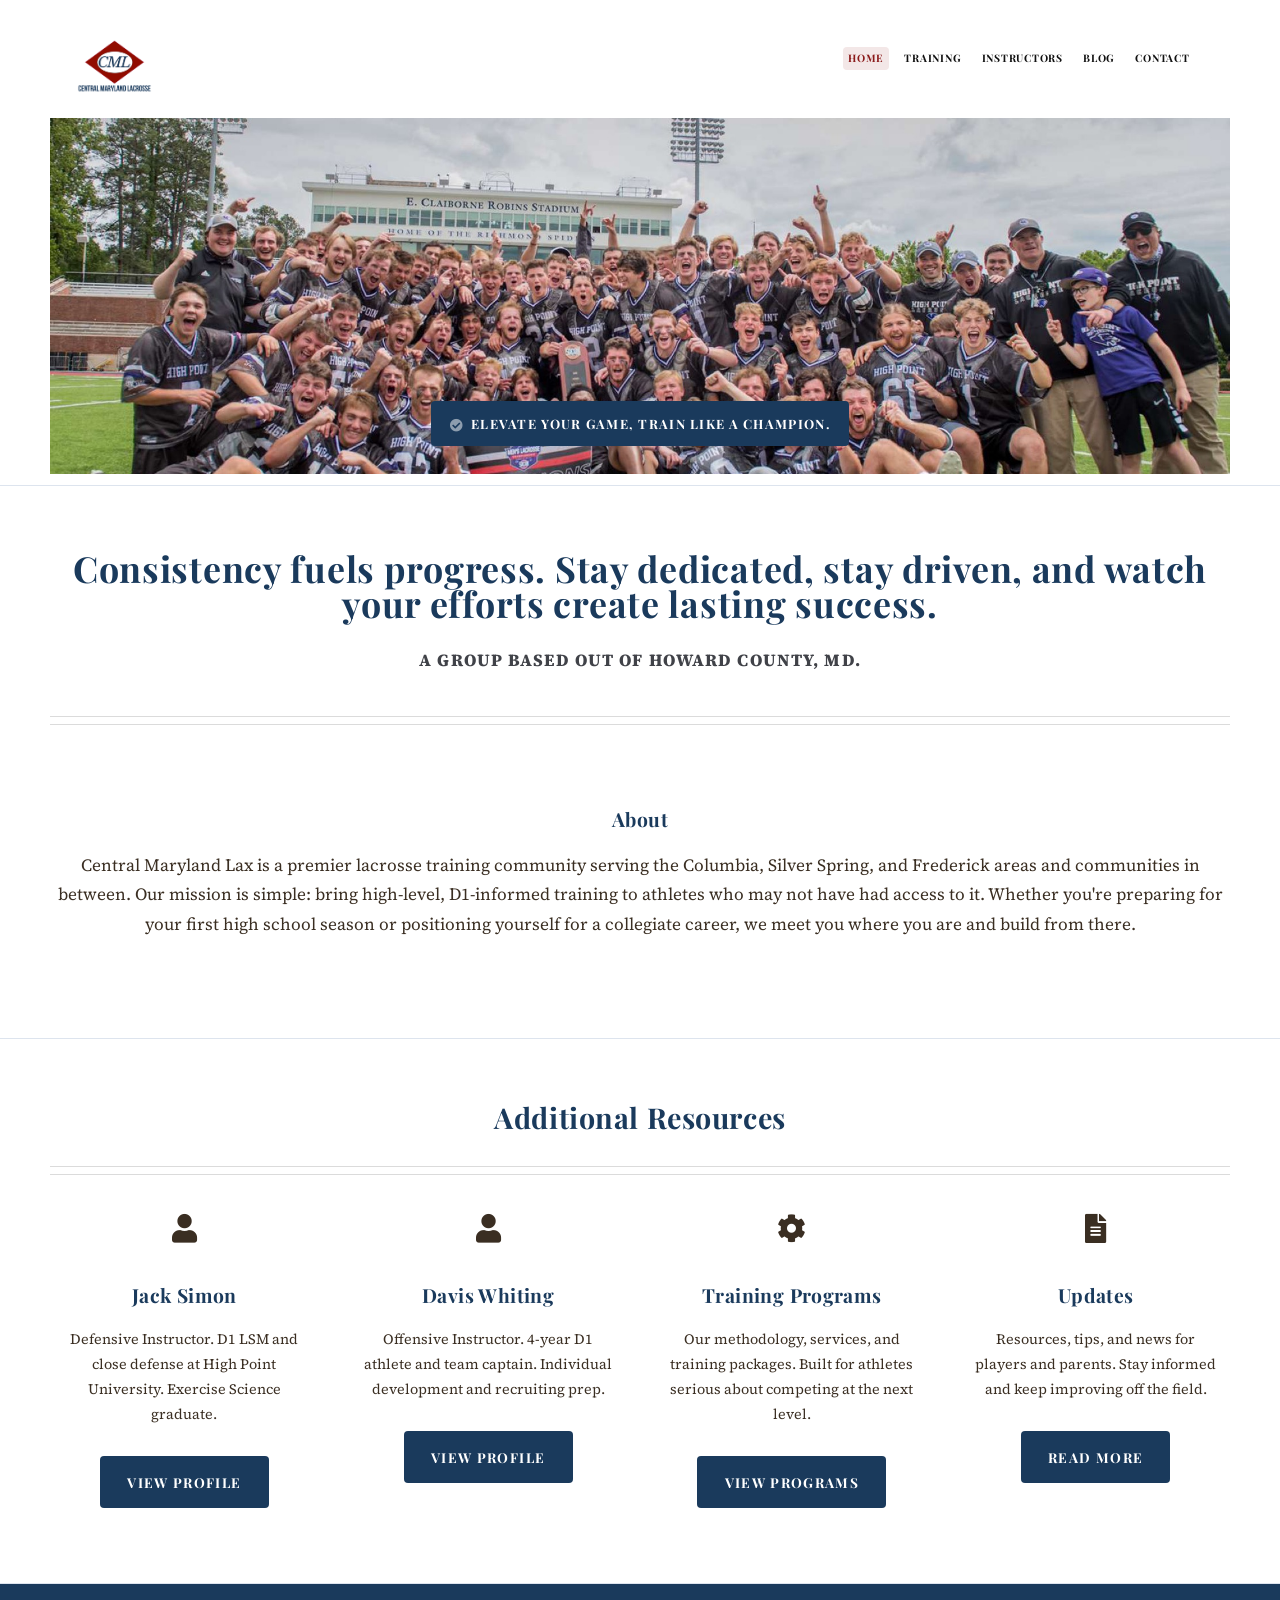
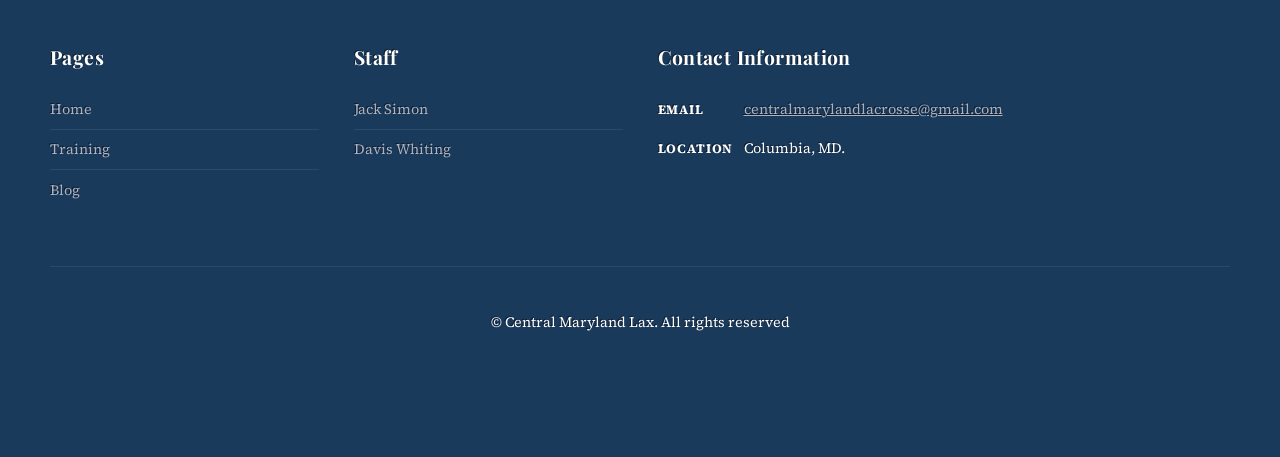
==== commit b808a25e: "Add davis.html, remove phone, fix gray colors, update nav links" ====
--- a/index.html
+++ b/index.html
@@ -34,7 +34,7 @@
 												<li><a href="">Instructors</a>
 												<ul>
 													<li><a href="jack.html">Jack Simon</a></li>
-													<li><a href="mike.html">Davis Whiting</a></li>
+													<li><a href="davis.html">Davis Whiting</a></li>
 												</li>
 												</ul>
 												<li><a href="blog.html">Blog</a></li>
@@ -111,9 +111,9 @@
 								<div class="col-3 col-6-medium col-12-small">
 									<section style="text-align:center; padding: 10px;">
 										<span class="icon solid fa-user" style="font-size:2em; display:block; margin-bottom:10px;"></span>
-										<h3><a href="mike.html">Davis Whiting</a></h3>
+										<h3><a href="davis.html">Davis Whiting</a></h3>
 										<p>Offensive Instructor. 4-year D1 athlete and team captain. Individual development and recruiting prep.</p>
-										<a href="mike.html" class="button alt small">View Profile</a>
+										<a href="davis.html" class="button alt small">View Profile</a>
 									</section>
 								</div>
 
@@ -163,7 +163,7 @@
 									<h2>Staff</h2>
 									<ul class="divided">
 										<li><a href="jack.html">Jack Simon</a></li>
-										<li><a href="mike.html">Davis Whiting</a></li>
+										<li><a href="davis.html">Davis Whiting</a></li>
 									</ul>
 								</section>
 							</div>
@@ -178,8 +178,7 @@
 													<dd><a href="mailto:centralmarylandlacrosse@gmail.com">centralmarylandlacrosse@gmail.com</a></dd>
 													<dt>Location</dt>
 													<dd>Columbia, MD.</dd>
-													<dt>Phone</dt>
-													<a href="tel:+9146211869"><dd>(914) 621-1869</dd></a>
+													
 												</dl>
 											</div>
 										</div>
--- a/assets/css/main.css
+++ b/assets/css/main.css
@@ -206,7 +206,7 @@
 		font-weight: 700;
 		letter-spacing: 0.065em;
 		font-size: 0.9em;
-		color: #696969;
+		color: #1a3a5c;
 		margin: 0 0 0.25em 0;
 	}
 
@@ -1248,7 +1248,7 @@
 			font-weight: 700;
 			letter-spacing: 0.065em;
 			font-size: 0.9em;
-			color: #696969;
+			color: #1a3a5c;
 			margin: 0;
 		}
 
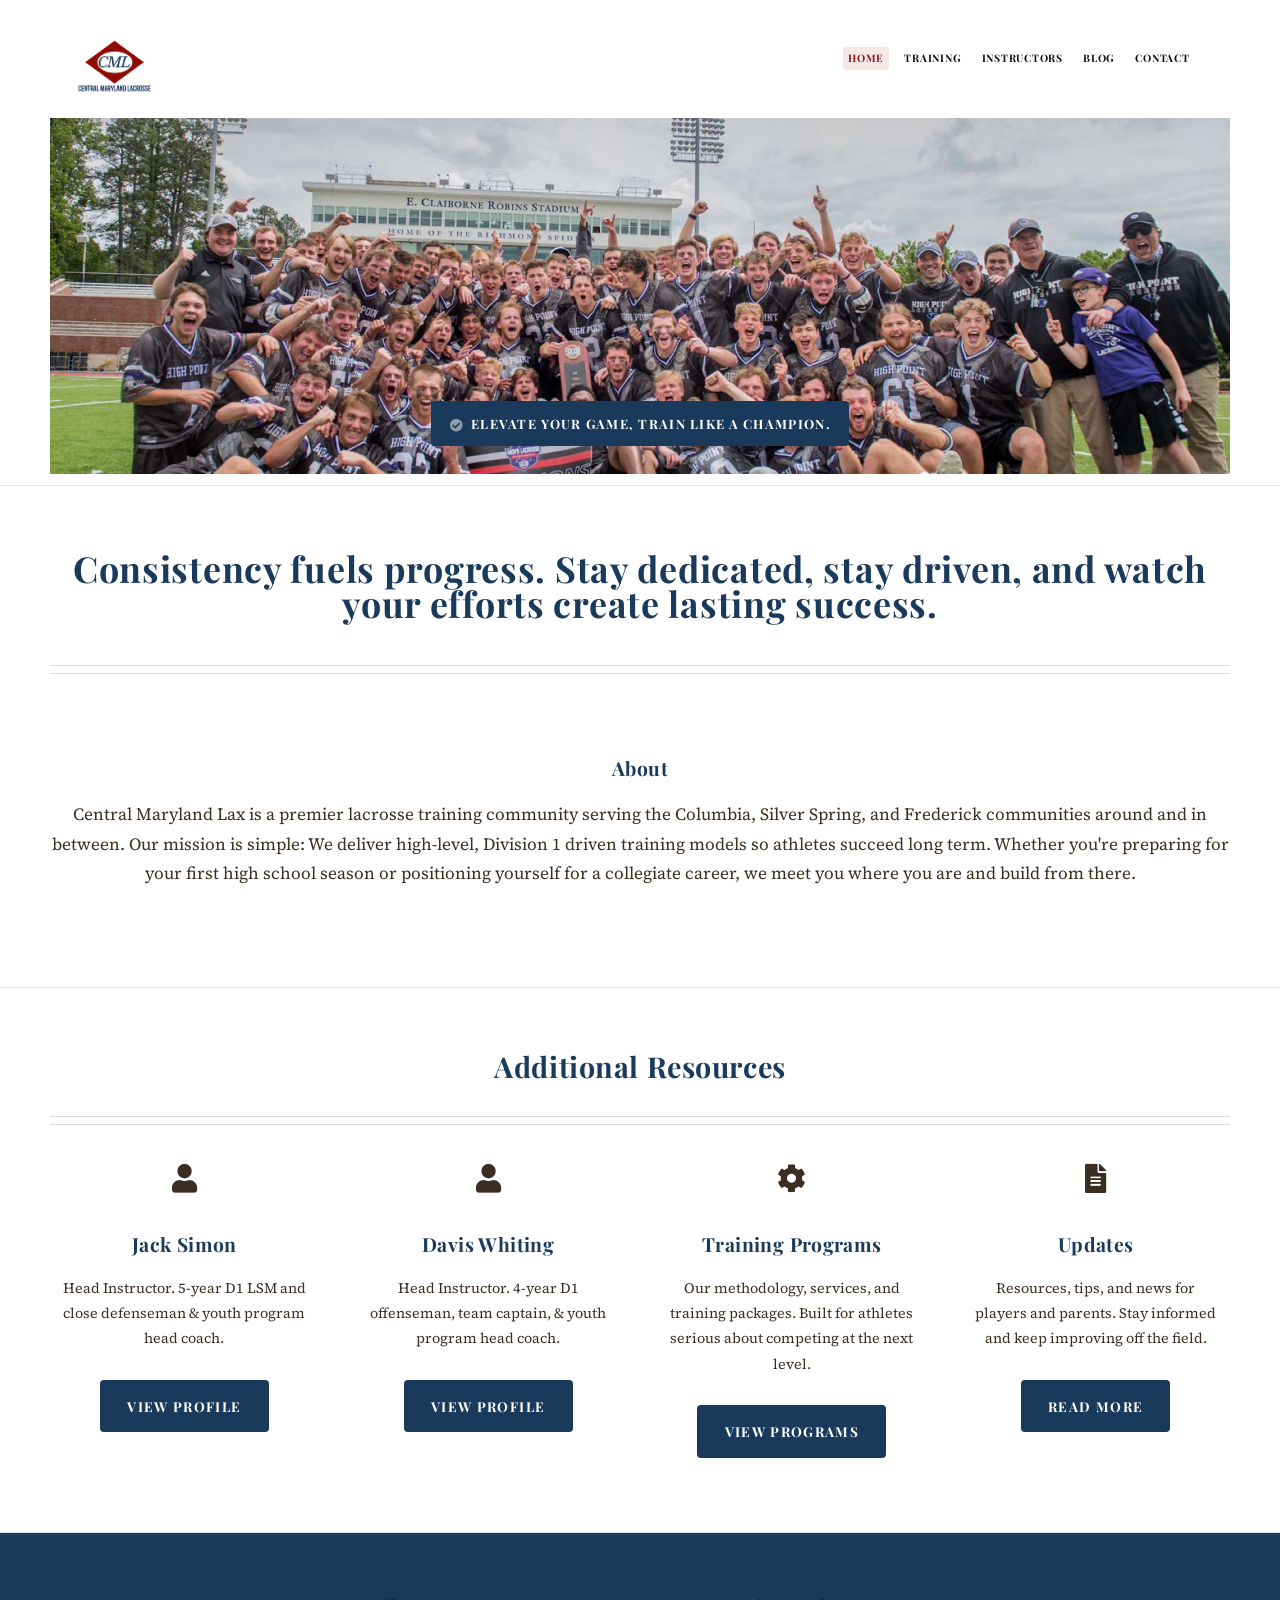
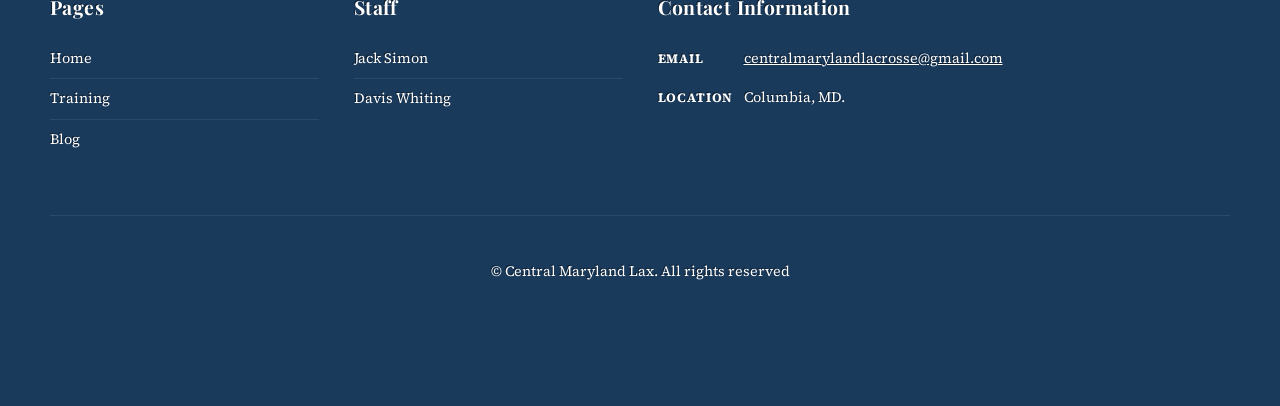
==== commit 5dbdfcae: "Revise homepage content and layout Updated content and structure for the homepage to enhance clarity" ====
--- a/index.html
+++ b/index.html
@@ -48,7 +48,7 @@
 						<!-- Banner -->
 							<div id="banner">
 								<br /><br /><br /><br /><br /><br /><br /><br /><br />
-								<a href="mailto:centralmarylandlacrosse@gmail.com" class="button large icon solid fa-check-circle">Elevate your game, train like a champion.</a>
+								<a href="contacts.html" class="button large icon solid fa-check-circle">Elevate your game, train like a champion.</a>
 							</div>
 
 					</div>
@@ -67,7 +67,7 @@
 								<div class="col-12">
 									<header class="first major">
 										<h2>Consistency fuels progress. Stay dedicated, stay driven, and watch your efforts create lasting success.</h2>
-										<p style="color:#1a3a5c;"><strong>A group based out of Howard County, MD.</strong></p>
+									
 									</header>
 								</div>
 							</div>
@@ -76,7 +76,7 @@
 							<div class="row">
 								<div class="col-12">
 									<h3>About</h3>
-									<p style="font-size: 1.2em; line-height: 1.7;">Central Maryland Lax is a premier lacrosse training community serving the Columbia, Silver Spring, and Frederick areas and communities in between. Our mission is simple: bring high-level, D1-informed training to athletes who may not have had access to it. Whether you're preparing for your first high school season or positioning yourself for a collegiate career, we meet you where you are and build from there.</p>
+									<p style="font-size: 1.2em; line-height: 1.7;">Central Maryland Lax is a premier lacrosse training community serving the Columbia, Silver Spring, and Frederick communities around and in between. Our mission is simple: We deliver high-level, Division 1 driven training models so athletes succeed long term. Whether you're preparing for your first high school season or positioning yourself for a collegiate career, we meet you where you are and build from there.</p>
 								</div>
 							</div>
 
@@ -102,7 +102,7 @@
 									<section style="text-align:center; padding: 10px;">
 										<span class="icon solid fa-user" style="font-size:2em; display:block; margin-bottom:10px;"></span>
 										<h3><a href="jack.html">Jack Simon</a></h3>
-										<p>Defensive Instructor. D1 LSM and close defense at High Point University. Exercise Science graduate.</p>
+										<p>Head Instructor. 5-year D1 LSM and close defenseman & youth program head coach.</p>
 										<a href="jack.html" class="button alt small">View Profile</a>
 									</section>
 								</div>
@@ -112,7 +112,7 @@
 									<section style="text-align:center; padding: 10px;">
 										<span class="icon solid fa-user" style="font-size:2em; display:block; margin-bottom:10px;"></span>
 										<h3><a href="davis.html">Davis Whiting</a></h3>
-										<p>Offensive Instructor. 4-year D1 athlete and team captain. Individual development and recruiting prep.</p>
+										<p>Head Instructor. 4-year D1 offenseman, team captain, & youth program head coach.</p>
 										<a href="davis.html" class="button alt small">View Profile</a>
 									</section>
 								</div>
--- a/assets/css/main.css
+++ b/assets/css/main.css
@@ -2017,7 +2017,7 @@
 		}
 
 		#footer a {
-			color: #acb2bf;
+			color: #ffffff;
 		}
 
 		#footer .button.alt {
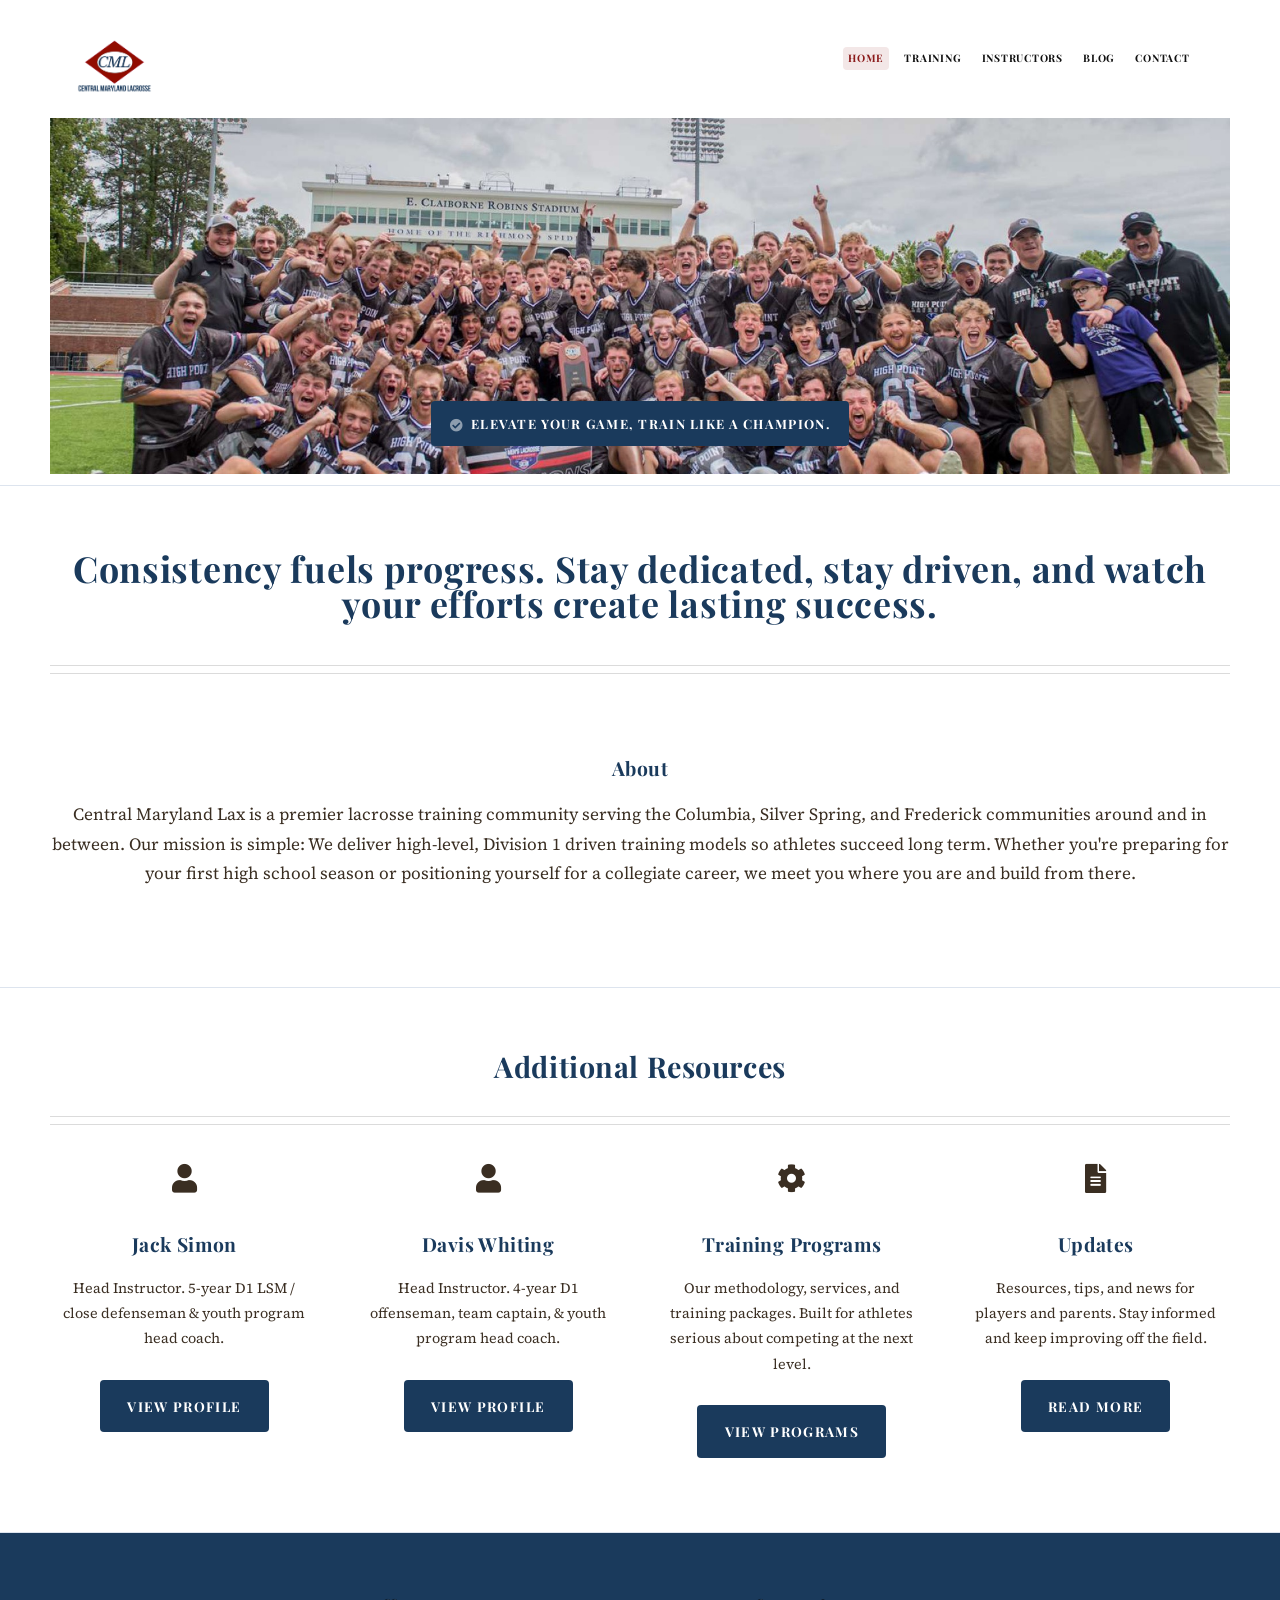
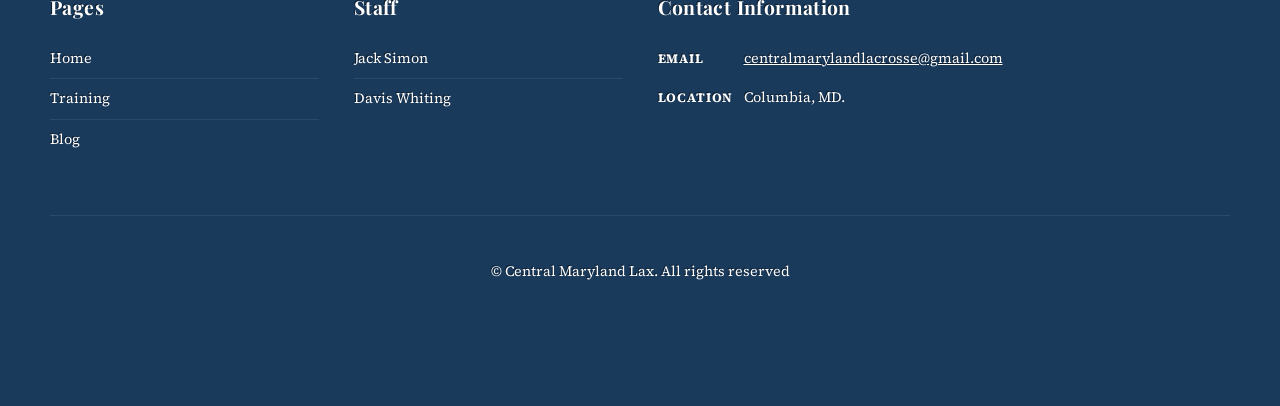
==== commit 3694aca0: "Update index.html" ====
--- a/index.html
+++ b/index.html
@@ -102,7 +102,7 @@
 									<section style="text-align:center; padding: 10px;">
 										<span class="icon solid fa-user" style="font-size:2em; display:block; margin-bottom:10px;"></span>
 										<h3><a href="jack.html">Jack Simon</a></h3>
-										<p>Head Instructor. 5-year D1 LSM and close defenseman & youth program head coach.</p>
+										<p>Head Instructor. 5-year D1 LSM / close defenseman & youth program head coach.</p>
 										<a href="jack.html" class="button alt small">View Profile</a>
 									</section>
 								</div>
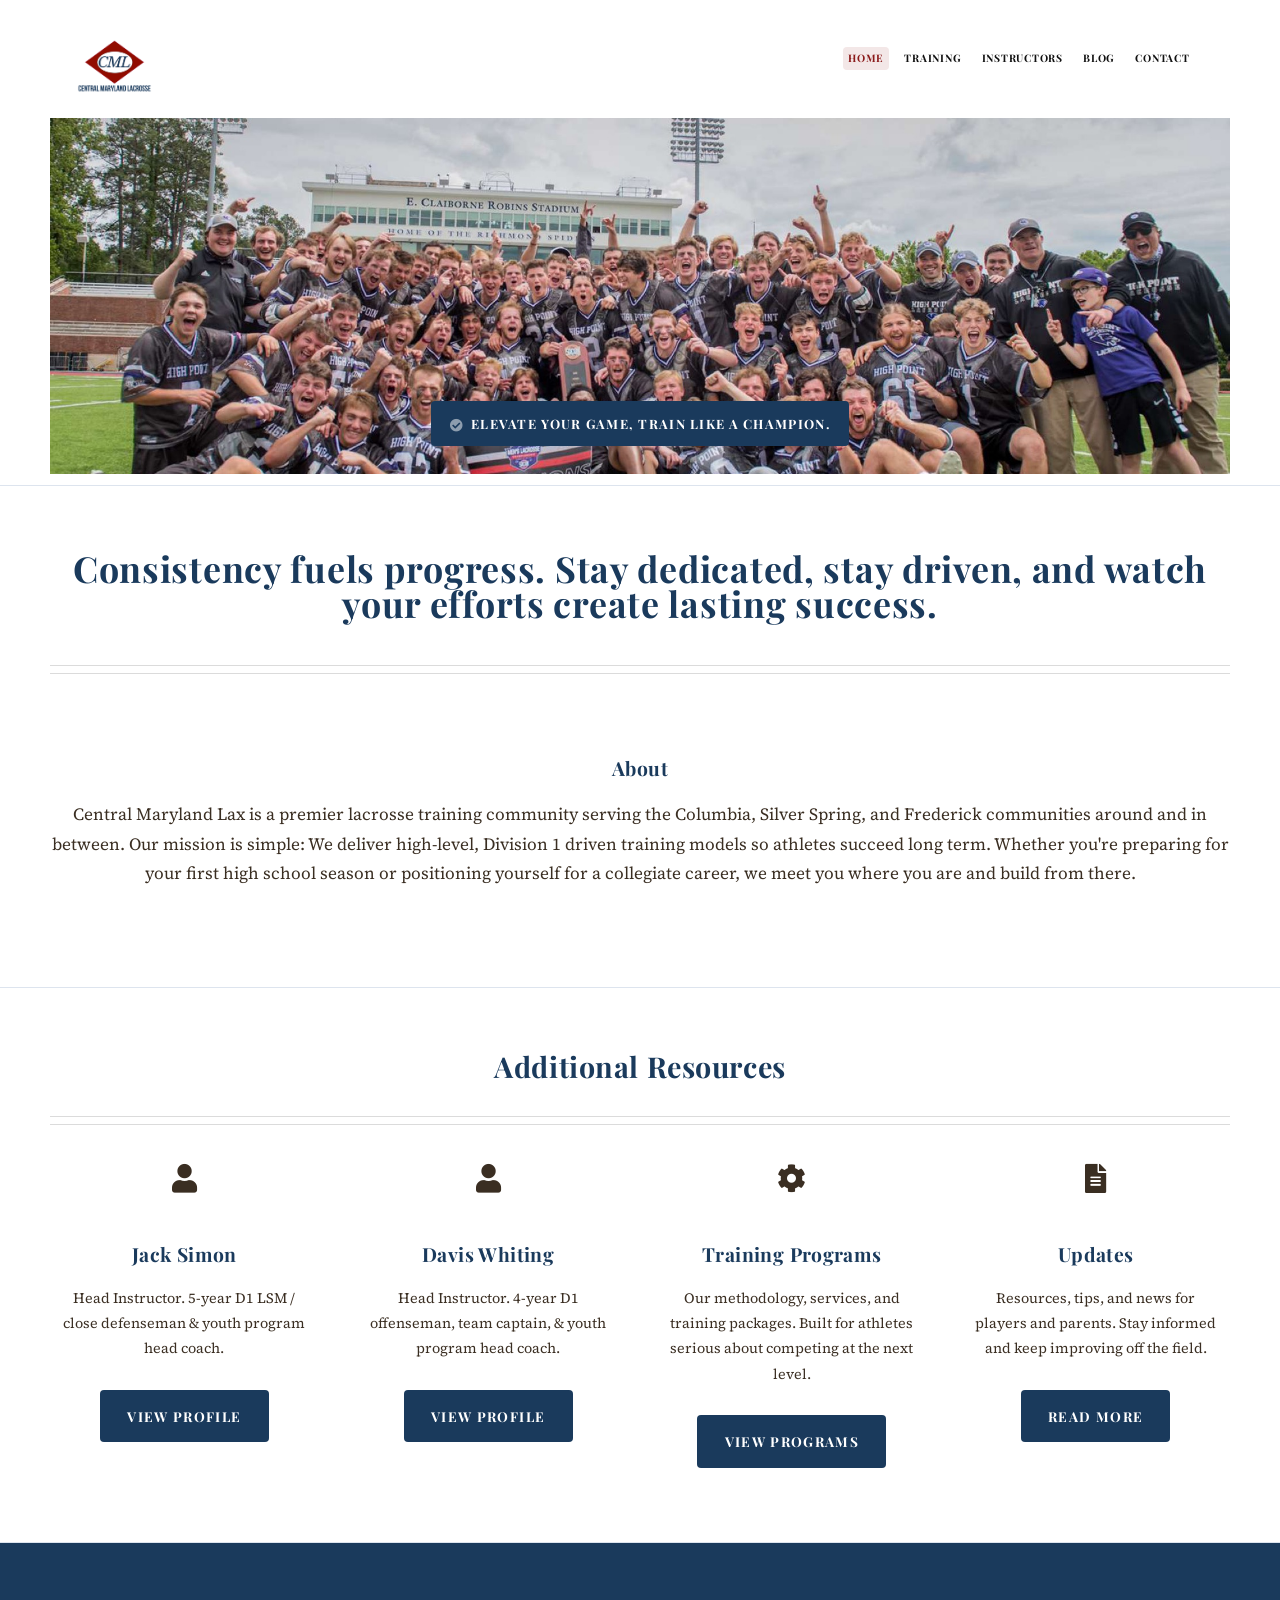
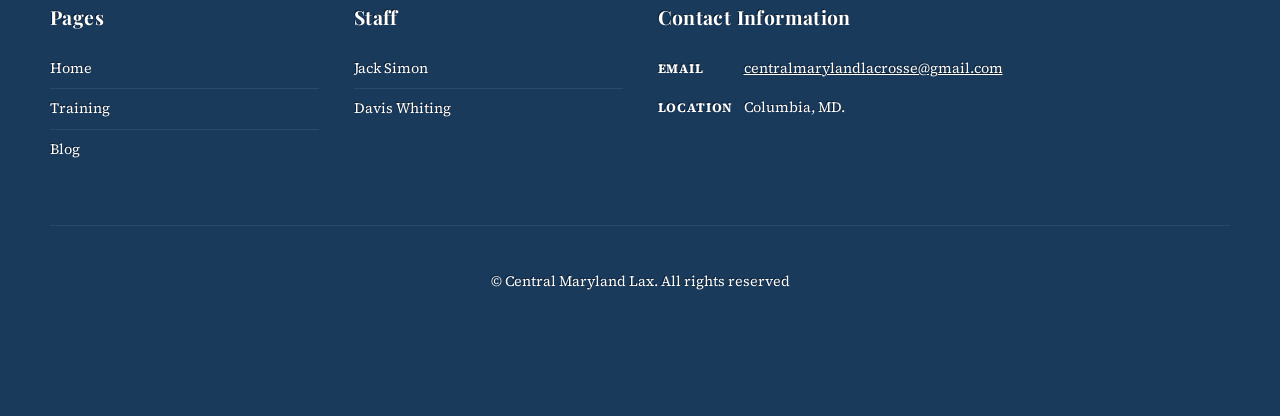
==== commit c6f66246: "Contact button link, home page button alignment" ====
--- a/index.html
+++ b/index.html
@@ -48,7 +48,7 @@
 						<!-- Banner -->
 							<div id="banner">
 								<br /><br /><br /><br /><br /><br /><br /><br /><br />
-								<a href="contacts.html" class="button large icon solid fa-check-circle">Elevate your game, train like a champion.</a>
+								<a href="contact.html" class="button large icon solid fa-check-circle">Elevate your game, train like a champion.</a>
 							</div>
 
 					</div>
@@ -98,41 +98,41 @@
 							<div class="row">
 
 								<!-- Jack Simon -->
-								<div class="col-3 col-6-medium col-12-small">
-									<section style="text-align:center; padding: 10px;">
+							<div class="col-3 col-6-medium col-12-small">
+									<section style="text-align:center; padding: 10px; display:flex; flex-direction:column; align-items:center;">
 										<span class="icon solid fa-user" style="font-size:2em; display:block; margin-bottom:10px;"></span>
 										<h3><a href="jack.html">Jack Simon</a></h3>
-										<p>Head Instructor. 5-year D1 LSM / close defenseman & youth program head coach.</p>
+										<p style="flex:1;">Head Instructor. 5-year D1 LSM / close defenseman & youth program head coach.</p>
 										<a href="jack.html" class="button alt small">View Profile</a>
 									</section>
 								</div>
 
 								<!-- Davis Whiting -->
 								<div class="col-3 col-6-medium col-12-small">
-									<section style="text-align:center; padding: 10px;">
+									<section style="text-align:center; padding: 10px; display:flex; flex-direction:column; align-items:center;">
 										<span class="icon solid fa-user" style="font-size:2em; display:block; margin-bottom:10px;"></span>
 										<h3><a href="davis.html">Davis Whiting</a></h3>
-										<p>Head Instructor. 4-year D1 offenseman, team captain, & youth program head coach.</p>
+										<p style="flex:1;">Head Instructor. 4-year D1 offenseman, team captain, & youth program head coach.</p>
 										<a href="davis.html" class="button alt small">View Profile</a>
 									</section>
 								</div>
 
 								<!-- Training Programs -->
 								<div class="col-3 col-6-medium col-12-small">
-									<section style="text-align:center; padding: 10px;">
+									<section style="text-align:center; padding: 10px; display:flex; flex-direction:column; align-items:center;">
 										<span class="icon solid fa-cog" style="font-size:2em; display:block; margin-bottom:10px;"></span>
 										<h3><a href="train.html">Training Programs</a></h3>
-										<p>Our methodology, services, and training packages. Built for athletes serious about competing at the next level.</p>
+										<p style="flex:1;">Our methodology, services, and training packages. Built for athletes serious about competing at the next level.</p>
 										<a href="train.html" class="button alt small">View Programs</a>
 									</section>
 								</div>
 
 								<!-- Blog / Updates -->
 								<div class="col-3 col-6-medium col-12-small">
-									<section style="text-align:center; padding: 10px;">
+									<section style="text-align:center; padding: 10px; display:flex; flex-direction:column; align-items:center;">
 										<span class="icon solid fa-file-alt" style="font-size:2em; display:block; margin-bottom:10px;"></span>
 										<h3><a href="blog.html">Updates</a></h3>
-										<p>Resources, tips, and news for players and parents. Stay informed and keep improving off the field.</p>
+										<p style="flex:1;">Resources, tips, and news for players and parents. Stay informed and keep improving off the field.</p>
 										<a href="blog.html" class="button alt small">Read More</a>
 									</section>
 								</div>
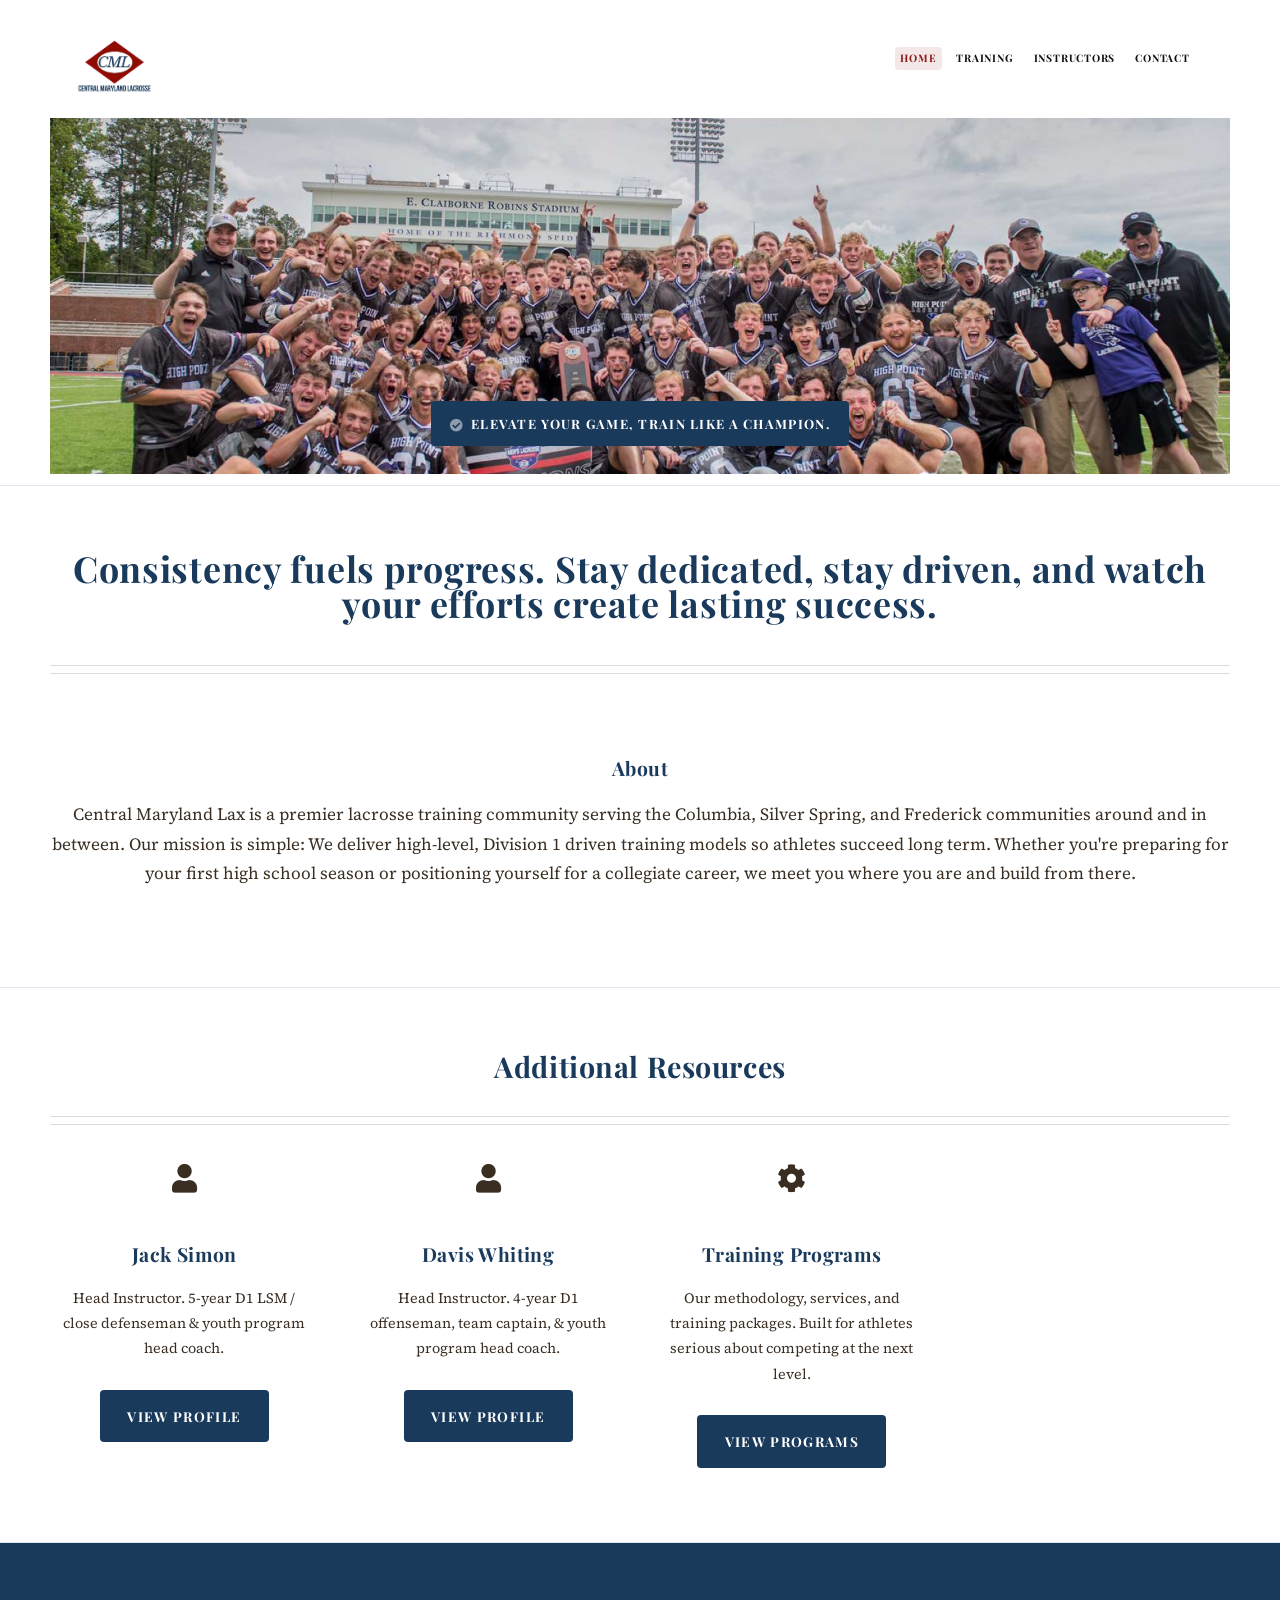
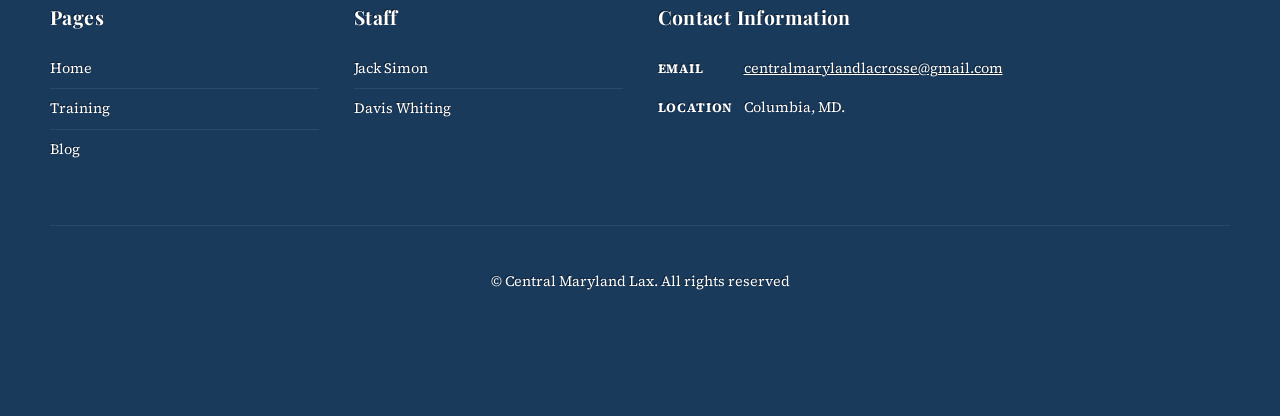
==== commit 19cda72d: "Removing blog from website" ====
--- a/index.html
+++ b/index.html
@@ -37,7 +37,6 @@
 													<li><a href="davis.html">Davis Whiting</a></li>
 												</li>
 												</ul>
-												<li><a href="blog.html">Blog</a></li>
 												<li><a href="contact.html">Contact</a></li>
 											</ul>
 										</nav>
@@ -127,16 +126,6 @@
 									</section>
 								</div>
 
-								<!-- Blog / Updates -->
-								<div class="col-3 col-6-medium col-12-small">
-									<section style="text-align:center; padding: 10px; display:flex; flex-direction:column; align-items:center;">
-										<span class="icon solid fa-file-alt" style="font-size:2em; display:block; margin-bottom:10px;"></span>
-										<h3><a href="blog.html">Updates</a></h3>
-										<p style="flex:1;">Resources, tips, and news for players and parents. Stay informed and keep improving off the field.</p>
-										<a href="blog.html" class="button alt small">Read More</a>
-									</section>
-								</div>
-
 							</div>
 						</div>
 					</div>
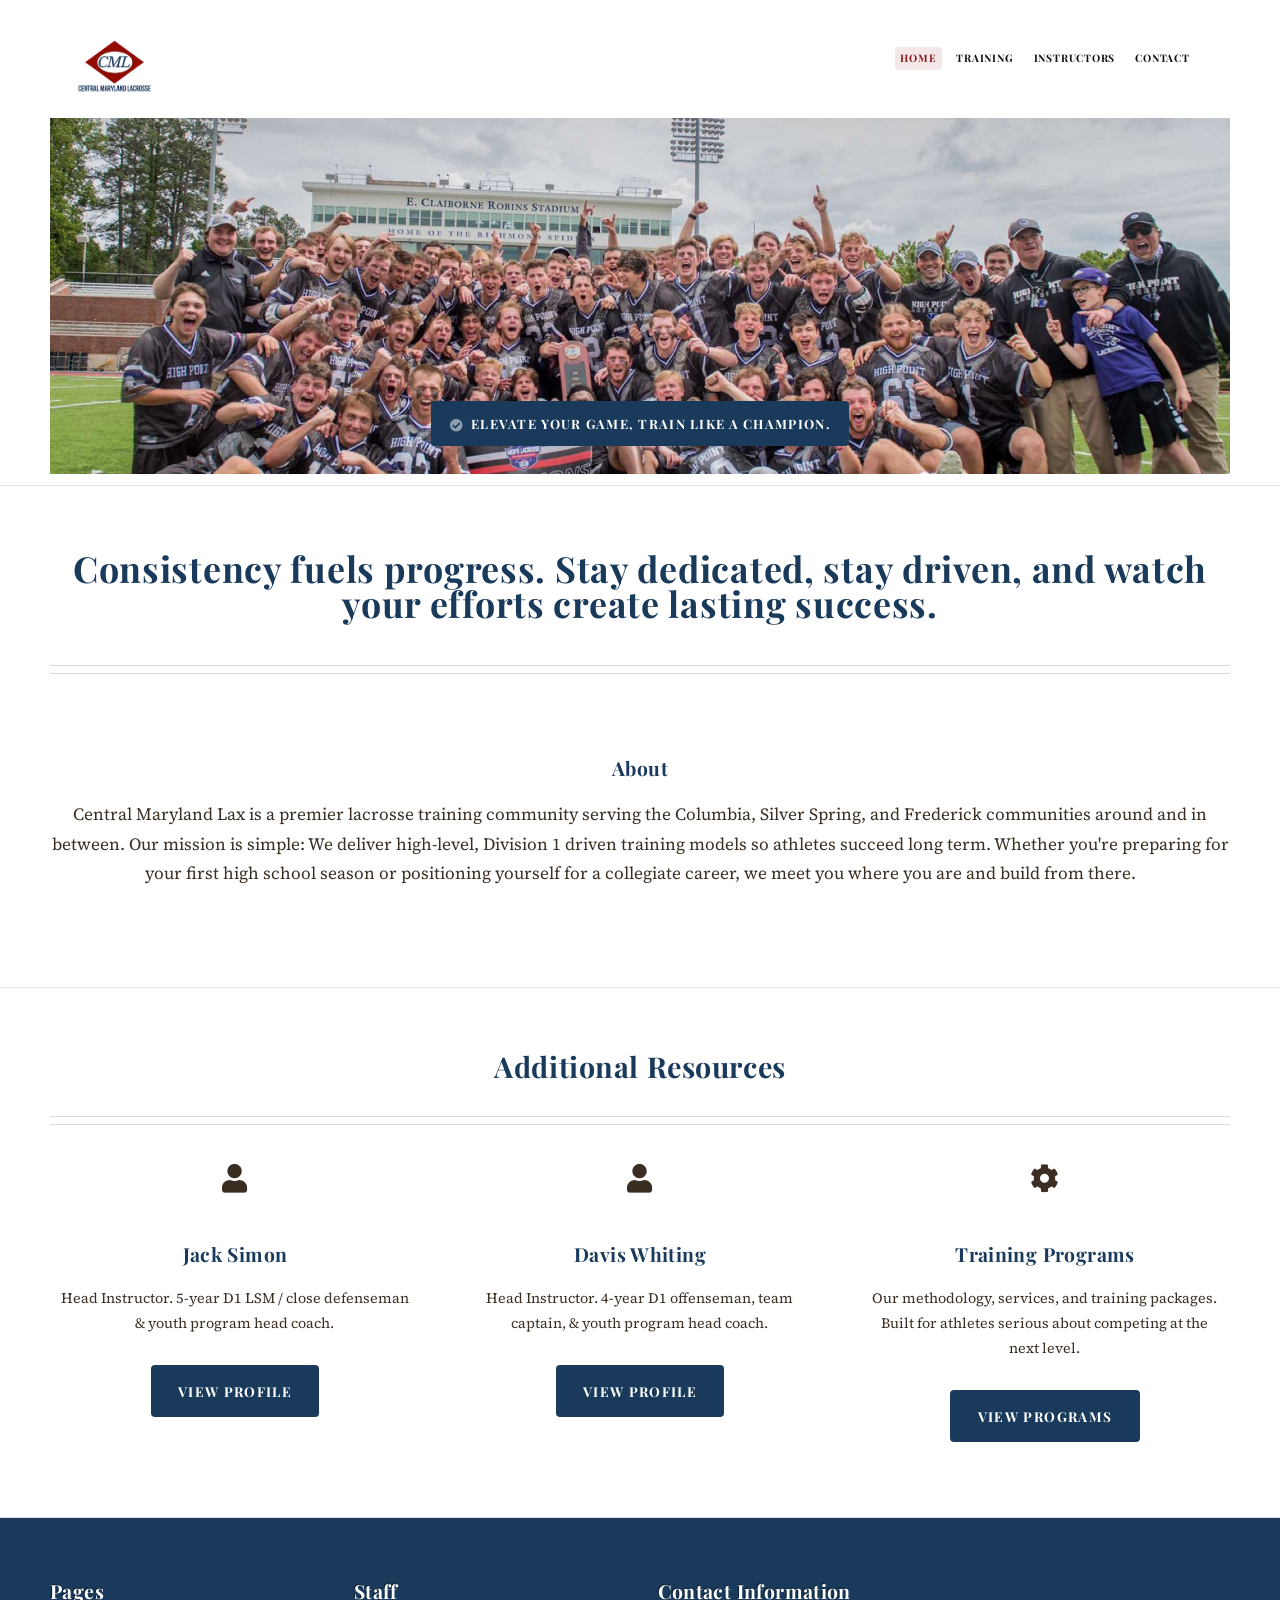
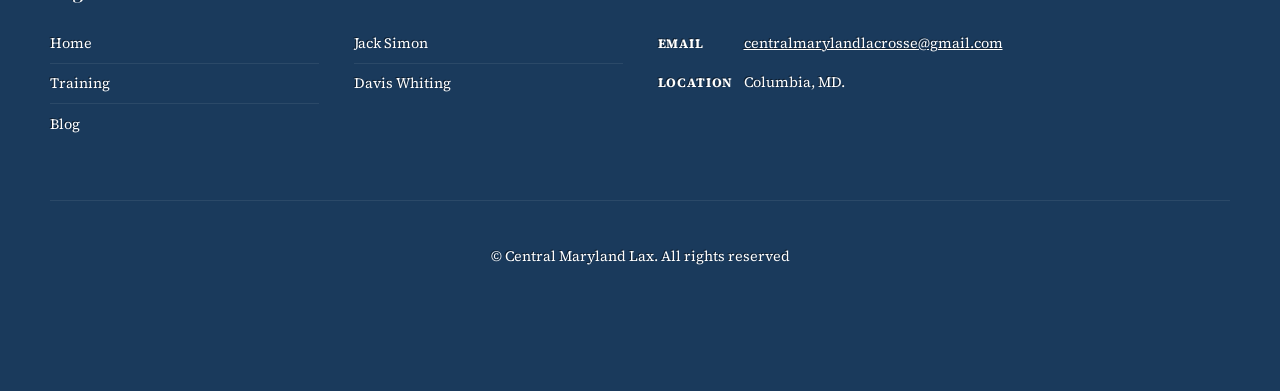
==== commit 916d219c: "Alignment" ====
--- a/index.html
+++ b/index.html
@@ -97,7 +97,7 @@
 							<div class="row">
 
 								<!-- Jack Simon -->
-							<div class="col-3 col-6-medium col-12-small">
+							<div class="col-4 col-6-medium col-12-small">
 									<section style="text-align:center; padding: 10px; display:flex; flex-direction:column; align-items:center;">
 										<span class="icon solid fa-user" style="font-size:2em; display:block; margin-bottom:10px;"></span>
 										<h3><a href="jack.html">Jack Simon</a></h3>
@@ -107,7 +107,7 @@
 								</div>
 
 								<!-- Davis Whiting -->
-								<div class="col-3 col-6-medium col-12-small">
+							<div class="col-4 col-6-medium col-12-small">
 									<section style="text-align:center; padding: 10px; display:flex; flex-direction:column; align-items:center;">
 										<span class="icon solid fa-user" style="font-size:2em; display:block; margin-bottom:10px;"></span>
 										<h3><a href="davis.html">Davis Whiting</a></h3>
@@ -117,7 +117,7 @@
 								</div>
 
 								<!-- Training Programs -->
-								<div class="col-3 col-6-medium col-12-small">
+								<div class="col-4 col-6-medium col-12-small">
 									<section style="text-align:center; padding: 10px; display:flex; flex-direction:column; align-items:center;">
 										<span class="icon solid fa-cog" style="font-size:2em; display:block; margin-bottom:10px;"></span>
 										<h3><a href="train.html">Training Programs</a></h3>
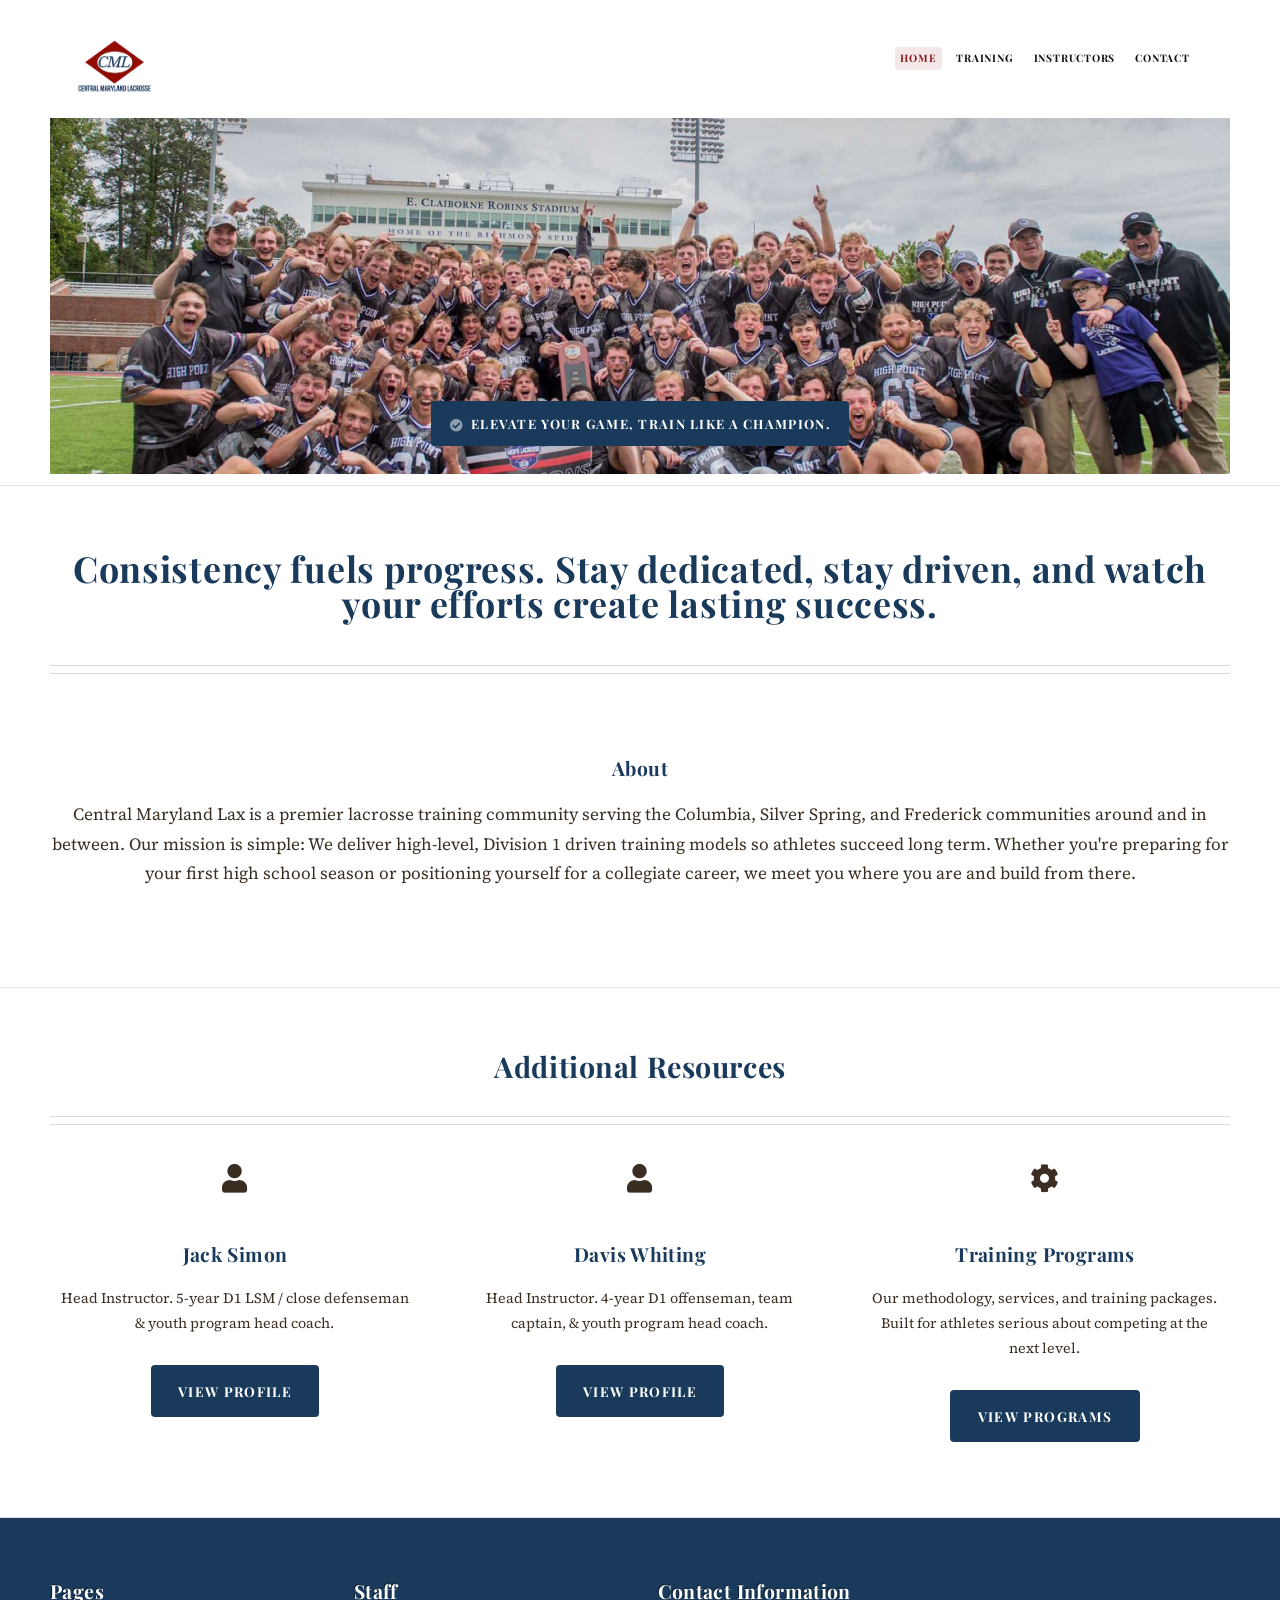
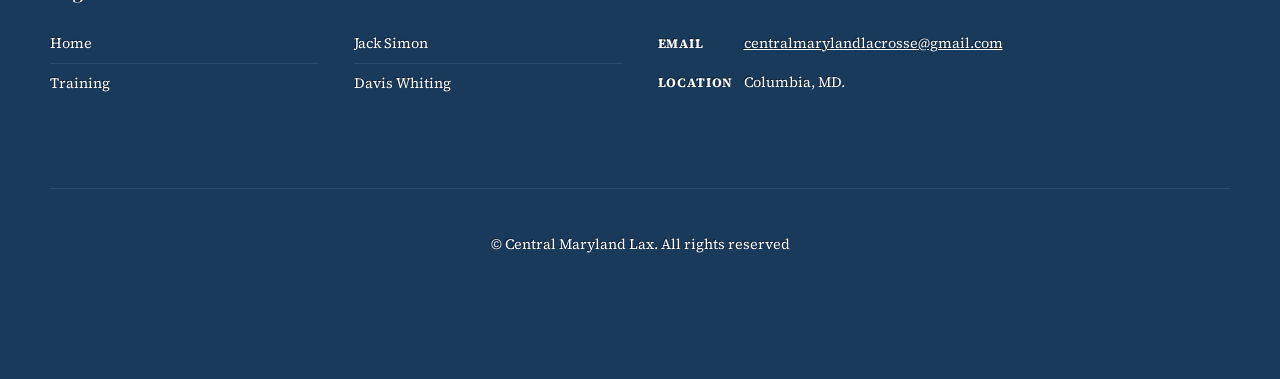
==== commit 9fb78192: "Removing blog from main page" ====
--- a/index.html
+++ b/index.html
@@ -143,7 +143,6 @@
 									<ul class="divided">
 										<li><a href="index.html">Home</a></li>
 										<li><a href="train.html">Training</a></li>
-										<li><a href="blog.html">Blog</a></li>
 									</ul>
 								</section>
 							</div>
